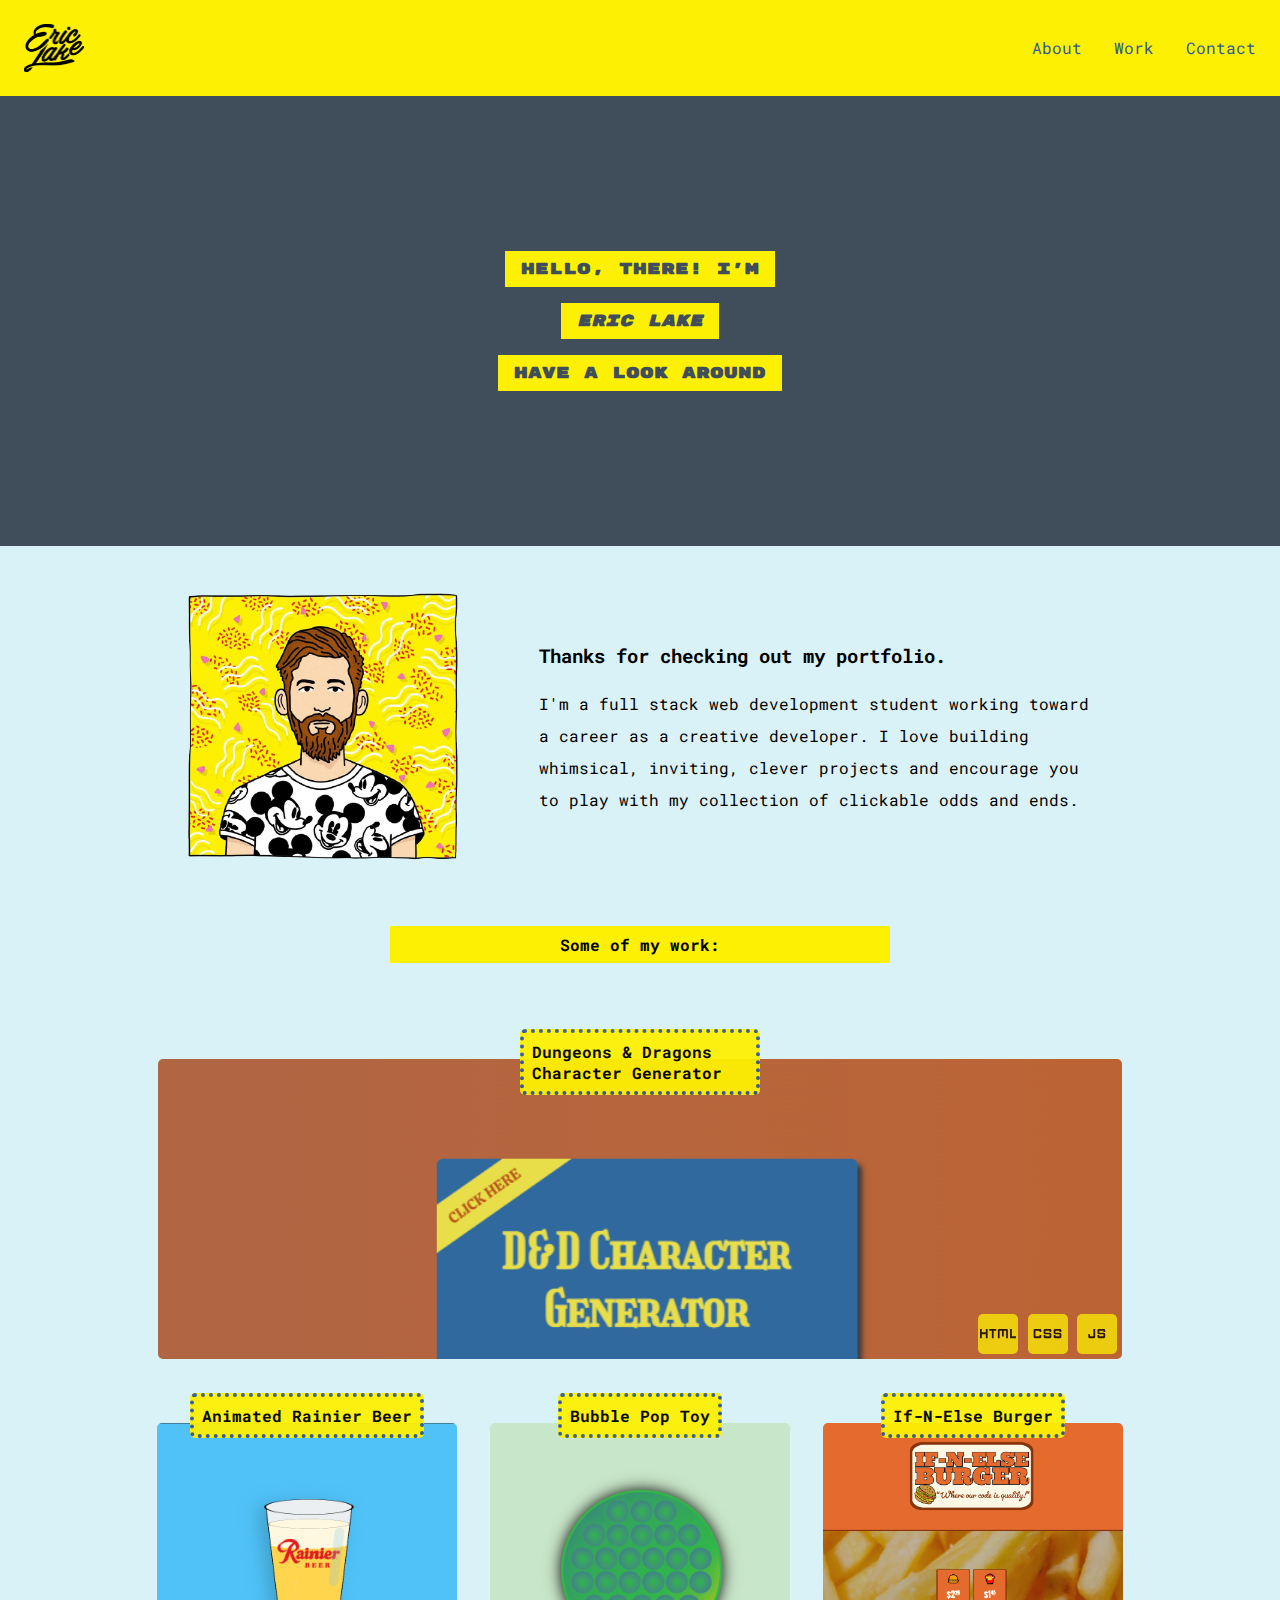
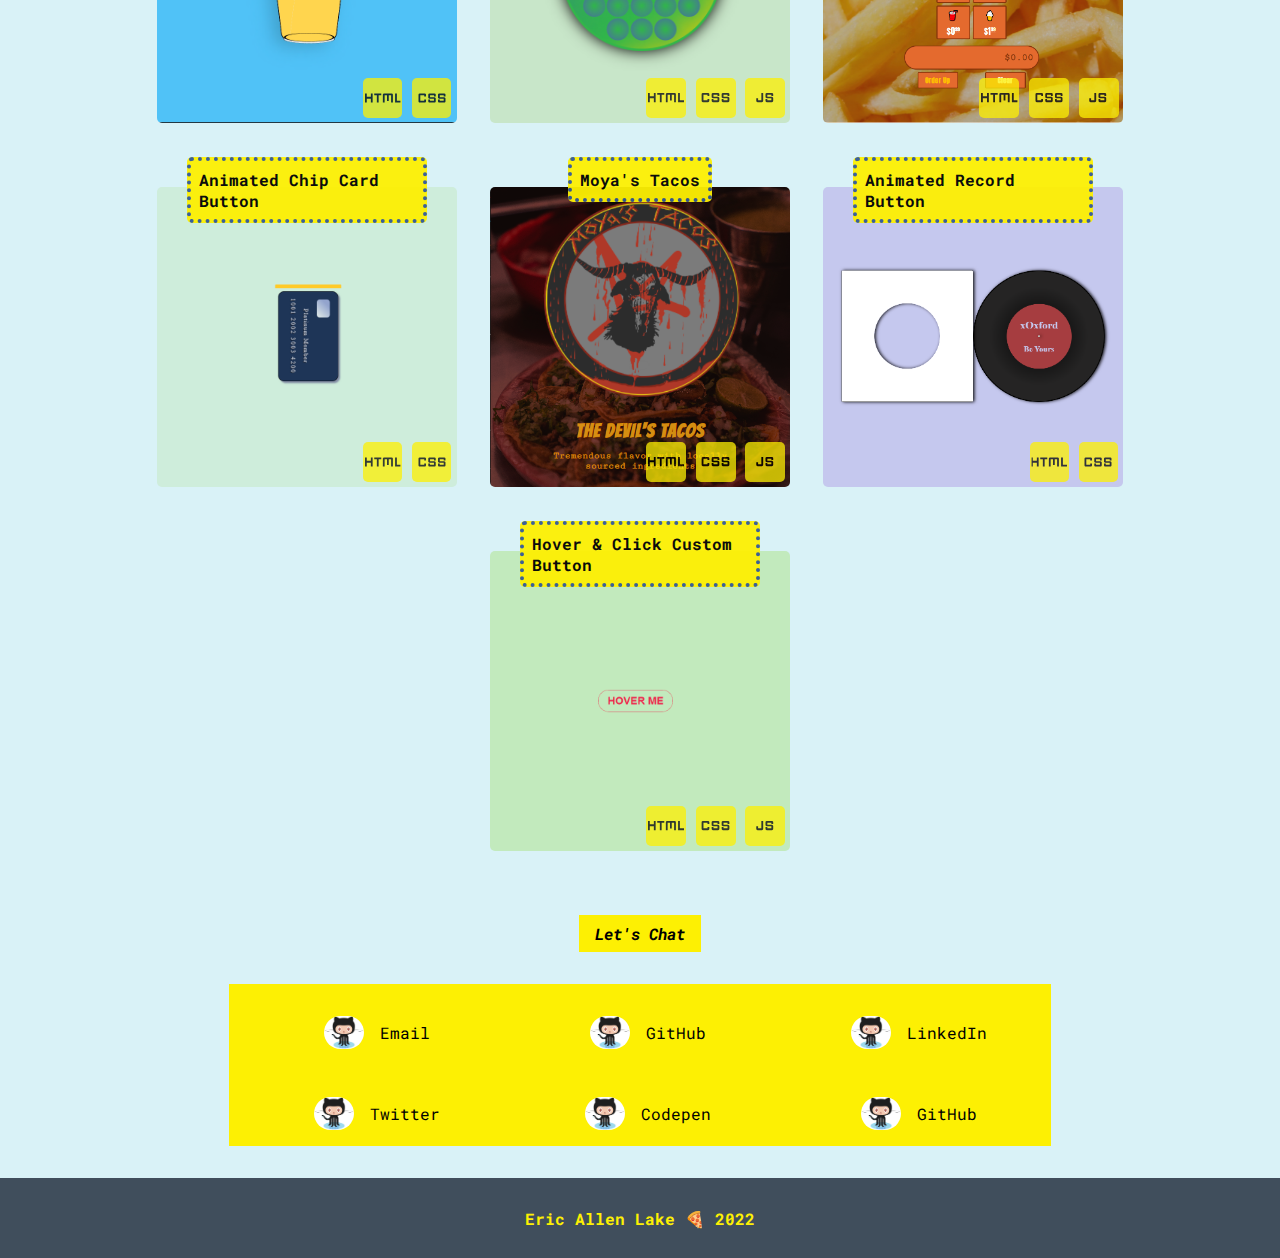
==== challenge-2/index.html @ 953c9e0a "Added content & styling" ====
<!DOCTYPE html>
<html lang="en">
<head>
    <meta charset="UTF-8">
    <meta http-equiv="X-UA-Compatible" content="IE=edge">
    <meta name="viewport" content="width=device-width, initial-scale=1.0">
    <title>Eric Lake | Creative Developer</title>
    <link rel="stylesheet" href="./resources/styles.css">
    <link rel="preconnect" href="https://fonts.googleapis.com">
<link rel="preconnect" href="https://fonts.gstatic.com" crossorigin>
<link href="https://fonts.googleapis.com/css2?family=Calistoga&family=Nova+Mono&family=Rampart+One&family=Roboto+Mono:ital,wght@0,400;1,700&family=Rubik+Mono+One&family=Yuji+Syuku&display=swap" rel="stylesheet">
<link rel="stylesheet" href="https://fluid-design-system.netlify.app/generate/320/16/minor-third/1920/20/perfect-fourth"/>
</head>
<body>
    <header>
        <nav>
            <img src="./resources/logo_1_transparent.png" alt="eric lake logo">
            <ul>
                <li><a href="#about">About</a></li>
                <li><a href="#work">Work</a></li>
                <li><a href="#contact">Contact</a></li>
            </ul>
        </nav>
    </header>
    <main>
        <div class="hero">
            <h2>Hello, there! I'm</h2>
            <h1>Eric Lake</h1>
            <h2>Have a look around</h2>
        </div>
        <section>
            <img class="bioImg" src="./resources/FB_IMG_1647814895098-removebg-preview.png" alt="">
            <div class="bio">
                <h3>Thanks for checking out my portfolio.</h3>
                <p>I'm a full stack web development student working toward a career as a creative developer. I love building whimsical, inviting, clever projects and encourage you to play with my collection of clickable odds and ends.</p>
            </div>
        </section>
        <h2 class="mid">Some of my work:</h2>
        <section class="projects">
            
            <div class="card" id="dnd">
                <h4>Dungeons & Dragons Character Generator</h4>
                <div class="languages">
                    <img src="./resources/html_FILL0_wght400_GRAD0_opsz48.svg">
                    <img src="./resources/css_FILL0_wght400_GRAD0_opsz48.svg" alt="">
                    <img src="./resources/javascript_FILL0_wght400_GRAD0_opsz48.svg" alt="">
                </div>
            </div>
            <div class="card" id="beer">
                <h4>Animated Rainier Beer</h4>
                <div class="languages">
                    <img src="./resources/html_FILL0_wght400_GRAD0_opsz48.svg">
                    <img src="./resources/css_FILL0_wght400_GRAD0_opsz48.svg" alt="">
                </div>
            </div>
            <div class="card" id="popper">
                <h4>Bubble Pop Toy</h4>
                <div class="languages">
                    <img src="./resources/html_FILL0_wght400_GRAD0_opsz48.svg">
                    <img src="./resources/css_FILL0_wght400_GRAD0_opsz48.svg" alt="">
                    <img src="./resources/javascript_FILL0_wght400_GRAD0_opsz48.svg" alt="">
                </div>
            </div>
            <div class="card" id="burger">
                <h4>If-N-Else Burger</h4>
                <div class="languages">
                    <img src="./resources/html_FILL0_wght400_GRAD0_opsz48.svg">
                    <img src="./resources/css_FILL0_wght400_GRAD0_opsz48.svg" alt="">
                    <img src="./resources/javascript_FILL0_wght400_GRAD0_opsz48.svg" alt="">
                </div>
            </div>
            <div class="card" id="credit">
                <h4>Animated Chip Card Button</h4>
                <div class="languages">
                    <img src="./resources/html_FILL0_wght400_GRAD0_opsz48.svg">
                    <img src="./resources/css_FILL0_wght400_GRAD0_opsz48.svg" alt="">
                </div>
            </div>
            <div class="card" id="tacos">
                <h4>Moya's Tacos</h4>
                <div class="languages">
                    <img src="./resources/html_FILL0_wght400_GRAD0_opsz48.svg">
                    <img src="./resources/css_FILL0_wght400_GRAD0_opsz48.svg" alt="">
                    <img src="./resources/javascript_FILL0_wght400_GRAD0_opsz48.svg" alt="">
                </div>
            </div>
            <div class="card" id="record">
                <h4>Animated Record Button</h4>
                <div class="languages">
                    <img src="./resources/html_FILL0_wght400_GRAD0_opsz48.svg">
                    <img src="./resources/css_FILL0_wght400_GRAD0_opsz48.svg" alt="">
                </div>
            </div>
            <div class="card" id="hover">
                <h4>Hover & Click Custom Button</h4>
                <div class="languages">
                    <img src="./resources/html_FILL0_wght400_GRAD0_opsz48.svg">
                    <img src="./resources/css_FILL0_wght400_GRAD0_opsz48.svg" alt="">
                    <img src="./resources/javascript_FILL0_wght400_GRAD0_opsz48.svg" alt="">
                </div>
            </div>
        </section>
        <section class="contact">
            <h1>Let's Chat</h1>
            <div class="links">
                <ul>
                    <li><img src="./resources/Octocat.jpg" alt=""> Email</li>
                    <li><img src="./resources/Octocat.jpg" alt=""> GitHub</li>
                    <li><img src="./resources/Octocat.jpg" alt=""> LinkedIn</li>
                    <li><img src="./resources/Octocat.jpg" alt=""> Twitter</li>
                    <li><img src="./resources/Octocat.jpg" alt=""> Codepen</li>
                    <li><img src="./resources/Octocat.jpg" alt=""> GitHub</li>
                </ul>
            </div>
        </section>
    </main>
    <footer>
        <h4>Eric Allen Lake 🍕 2022</h4>
    </footer>
</body>
</html>
---- challenge-2/resources/styles.css ----
:root {
    --calistoga: 'Calistoga', cursive;
    --nova-mono: 'Roboto Mono', monospace;
    --rampart-one: 'Rampart One', cursive;
    --rubik-mono: 'Rubik Mono One', sans-serif;
    --yuji-syuku: 'Yuji Syuku', serif;

    --star-command: #D9F2F7 ;
    --space-cadet: #F25F5C;
    --laser-lemon: #FDF003;
    --gainsboro: #345995;
    --fuzzy-wuzzy: #D66100;
}

* {
    margin: 0;
    padding: 0;
    box-sizing: border-box;
}

body{
    font-family: var(--nova-mono);
    background-color: var(--star-command);
}

header {
    background-color: #FDF003;
}

nav {
    display: flex;
    justify-content: space-between;
    align-items: center;
    padding: 0.5rem;
}

nav img {
    max-width: 60px;
}

nav ul {
    display: flex;
    list-style: none;
}

nav li {
    margin: 1rem;
}

nav a {
    text-decoration: none;
    color: var(--gainsboro);
}

.hero {
    height: 50vh;
    display: flex;
    flex-direction: column;
    justify-content: center;
    align-items: center;
    font-family: var(--rubik-mono);
    background-color: #404E5C;
    color: #404E5C ;
    text-align: center;
}

h1 {

    font-size: var(--step-5);
    text-align: center;
    background-color: #FDF003;
    padding: 0.5rem 1rem;
    font-style: italic;
}

h2 {
    font-size: var(--step-1);
    text-align: center;
    background-color:#FDF003;
    padding: 0.5rem 1rem;
    margin: 1rem;
}

section {
    width: 95%;
    margin: 1rem auto;
    display: flex;
    justify-content: space-around;
    align-items: center;
    flex-wrap: wrap;
    text-align: center;
    max-width: 1000px;
}

img {
    max-width: 300px;
    margin: 1rem;
}

.bioImg {
    margin: 1rem;
}

section h3, p {
    margin: 1rem;
    line-height: 2rem;
}

@media only screen and (min-width: 865px) {
    .bio {
        width:60%;
    }

    section img {
        width: 40%;
    }

    section {
        text-align: left;
    }
    
}

@media only screen and (max-width: 698px) {
    #dnd {
        max-width: 300px;
    }
}



.languages {
    max-width: 300px;
    display: flex;

}

.mid {
    max-width: 500px;
    margin: 2rem auto;
    width: 50%;
}

#dnd {
    background-image: url(./character-gen-shot.png);
    width: calc(900px + 64px);
}

#beer {
    background-image: url(./beer-shot.png);
}

#popper {
    background-image: url(./popper-toy-shot.png);
}

#burger {
    background-image: url(./emoji-menu-shot.png);
}

#credit {
    background-image: url(./card-swiper-shot.png);
}

#tacos {
    background-image: url(./moyas-shot.png);
}

#record {
    background-image: url(./record-button-shot.png);
}

#hover {
    background-image: url(./hover-click-shot.png);
}

.projects {
    margin-top: 5rem;
}

.card{
    width: 300px;
    height: 300px;
    margin: 1rem;
    background-color: black;
    display: flex;
    flex-direction: column;
    justify-content: space-between;
    align-items:flex-end;
    margin-bottom: 3rem;
    border-radius: 5px;
    background-size: cover;
}

.card img{
    max-width: 40px;
    background-color: #FDF003;
    opacity: 0.75;
    padding: 0.1rem;
    border-radius: 5px;
    margin: 0.3rem;
}

.card h4 {
    background-color: #FDF003;
    opacity: 0.95;
    border: 4px dotted var(--gainsboro);
    margin-top: -20px;
    max-width: 80%;
    margin: -30px auto;
    padding: 0.5rem;
    border-radius: 5px;
    max-width: 240px;
}

.contact {
    flex-direction: column;
}

.links ul {
    margin-top: 2rem;
    list-style: none;
    display: flex;
    justify-content: center;
    align-items: center;
    flex-wrap: wrap;
    max-width: 1000px;
    background-color: var(--laser-lemon);
    margin-bottom: 1rem ;
}

.links li {
    display: flex;
    justify-content: center;
    align-items: center;
    width: 33%;
    margin-top: 1rem;
}

.links img {
    width: 40px;
    border-radius: 999px;
}

footer {
    display: flex;
    justify-content: center;
    align-items: center;
    text-align: center;
    height: 5rem;
    background-color: #404E5C;;
}

footer h4 {
    color: #FDF003;
}
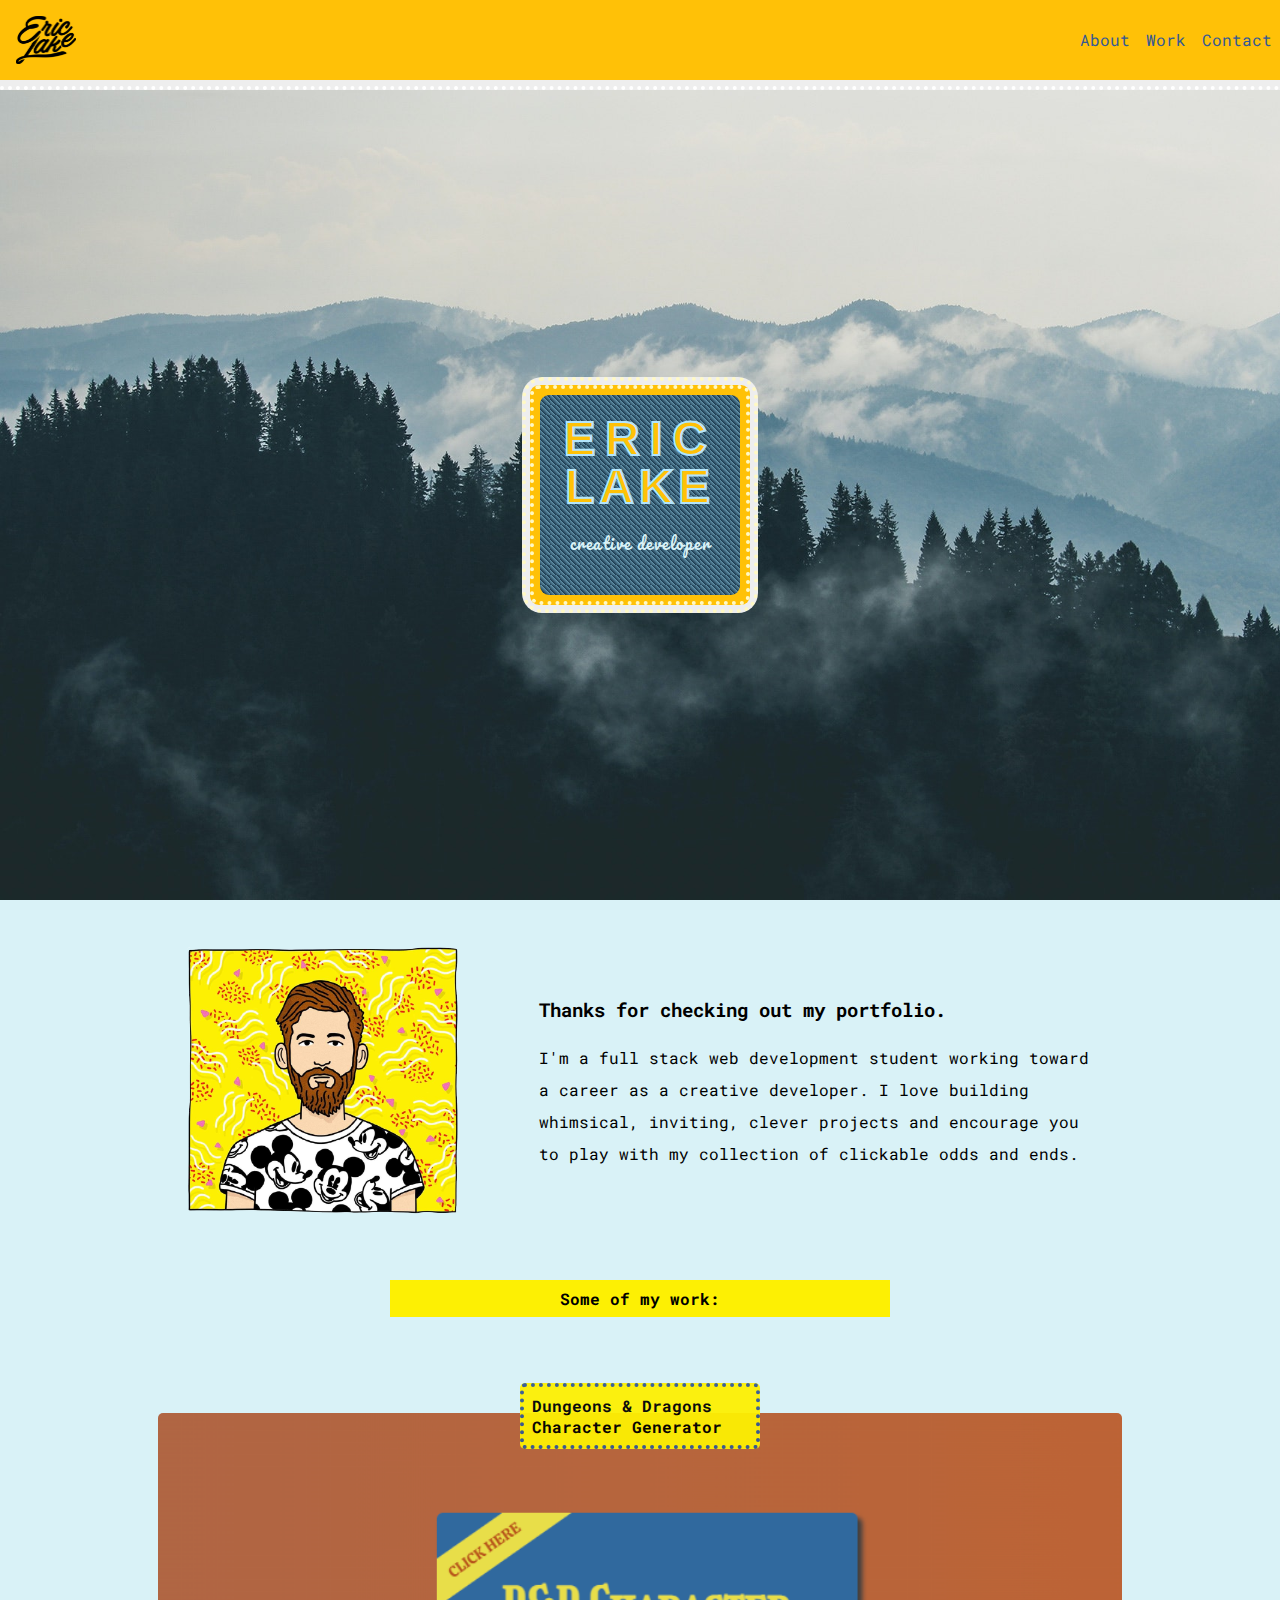
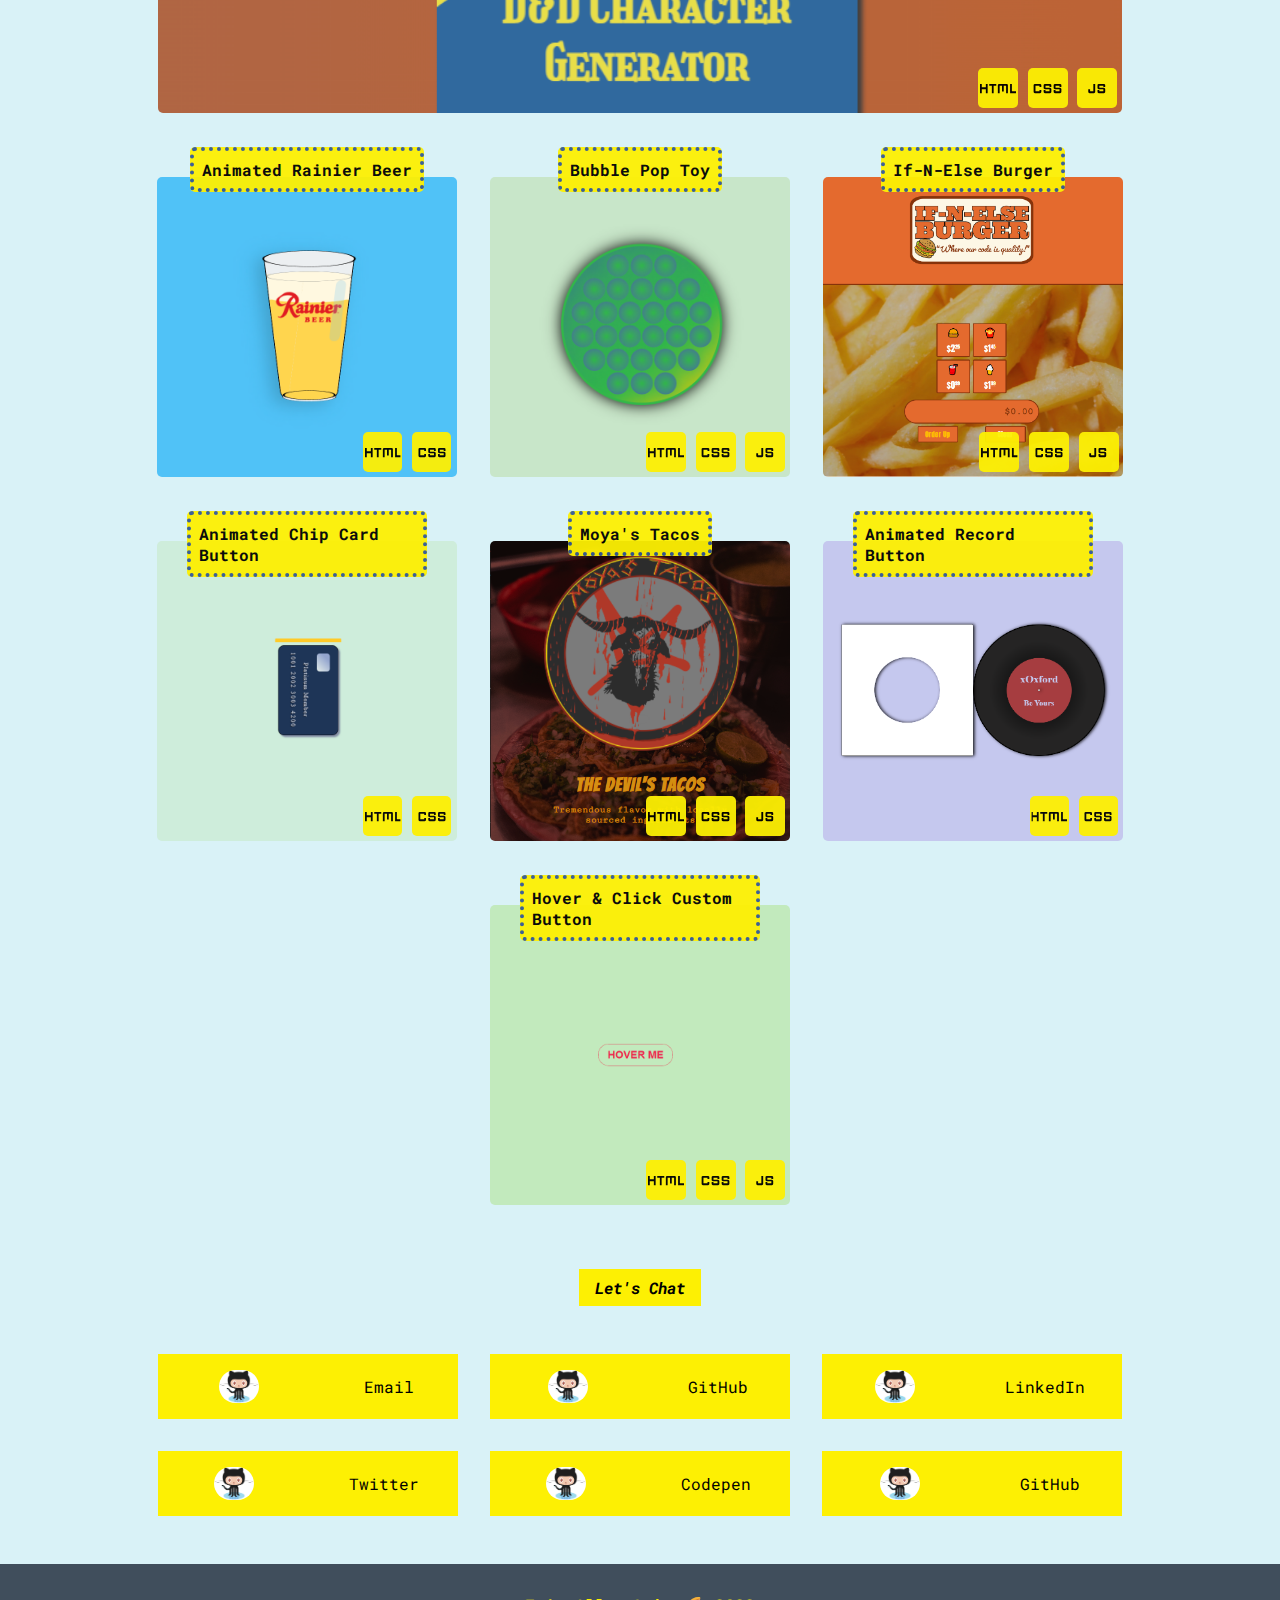
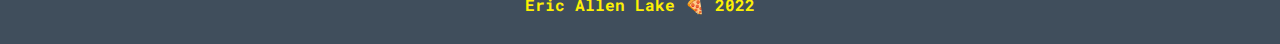
==== commit 142ed74c: "hero styling" ====
--- a/challenge-2/index.html
+++ b/challenge-2/index.html
@@ -6,6 +6,9 @@
     <meta name="viewport" content="width=device-width, initial-scale=1.0">
     <title>Eric Lake | Creative Developer</title>
     <link rel="stylesheet" href="./resources/styles.css">
+    <link rel="preconnect" href="https://fonts.googleapis.com">
+<link rel="preconnect" href="https://fonts.gstatic.com" crossorigin>
+<link href="https://fonts.googleapis.com/css2?family=Pacifico&family=Space+Mono&display=swap" rel="stylesheet">
     <link rel="preconnect" href="https://fonts.googleapis.com">
 <link rel="preconnect" href="https://fonts.gstatic.com" crossorigin>
 <link href="https://fonts.googleapis.com/css2?family=Calistoga&family=Nova+Mono&family=Rampart+One&family=Roboto+Mono:ital,wght@0,400;1,700&family=Rubik+Mono+One&family=Yuji+Syuku&display=swap" rel="stylesheet">
@@ -24,9 +27,15 @@
     </header>
     <main>
         <div class="hero">
-            <h2>Hello, there! I'm</h2>
-            <h1>Eric Lake</h1>
-            <h2>Have a look around</h2>
+            <div class="patch">
+                <div class="background">
+                    <div class="foreground">
+                        <h3 id='eric'>ERIC</h3>
+                        <h3>LAKE</h3>
+                        <p>creative developer</p>
+                    </div>
+                </div>
+            </div>
         </div>
         <section>
             <img class="bioImg" src="./resources/FB_IMG_1647814895098-removebg-preview.png" alt="">
--- a/challenge-2/resources/styles.css
+++ b/challenge-2/resources/styles.css
@@ -7,7 +7,7 @@
 
     --star-command: #D9F2F7 ;
     --space-cadet: #F25F5C;
-    --laser-lemon: #FDF003;
+    --laser-lemon: #FFC107;
     --gainsboro: #345995;
     --fuzzy-wuzzy: #D66100;
 }
@@ -24,14 +24,22 @@
 }
 
 header {
-    background-color: #FDF003;
+    background-color: ;
+    background-color: #EEEEEE;
+    display: flex;
+    justify-content: space-between;
+    border-bottom: 4px dotted white;
 }
 
 nav {
     display: flex;
+    width: 100%;
     justify-content: space-between;
     align-items: center;
-    padding: 0.5rem;
+    color: #29B6F6;
+    background-color: #FFC107;
+    margin-bottom: 0.4rem;
+    /* padding: 0.5rem; */
 }
 
 nav img {
@@ -44,7 +52,7 @@
 }
 
 nav li {
-    margin: 1rem;
+    margin: 0.5rem;
 }
 
 nav a {
@@ -53,15 +61,18 @@
 }
 
 .hero {
-    height: 50vh;
+    height: 90vh;
     display: flex;
     flex-direction: column;
     justify-content: center;
     align-items: center;
     font-family: var(--rubik-mono);
-    background-color: #404E5C;
+    background-color: #90CAF9;
     color: #404E5C ;
     text-align: center;
+    background-image: url(./pexels-creative-vix-9754.jpg);
+    background-size: cover;
+    background-attachment: fixed;
 }
 
 h1 {
@@ -125,8 +136,17 @@
     #dnd {
         max-width: 300px;
     }
-}
-
+
+    .links {
+        width: 90%;
+    }
+
+    .links ul {
+        flex-direction: column;
+        width: 100%;
+    }
+    
+}
 
 
 .languages {
@@ -195,7 +215,7 @@
 .card img{
     max-width: 40px;
     background-color: #FDF003;
-    opacity: 0.75;
+    opacity: 0.95;
     padding: 0.1rem;
     border-radius: 5px;
     margin: 0.3rem;
@@ -225,16 +245,18 @@
     align-items: center;
     flex-wrap: wrap;
     max-width: 1000px;
-    background-color: var(--laser-lemon);
+    /* background-color: var(--laser-lemon); */
     margin-bottom: 1rem ;
 }
 
 .links li {
     display: flex;
-    justify-content: center;
-    align-items: center;
-    width: 33%;
-    margin-top: 1rem;
+    justify-content: space-around;
+    align-items: center;
+    width: 30%;
+    min-width: 205px;
+    margin: 1rem;
+    background-color: #FDF003;
 }
 
 .links img {
@@ -253,4 +275,58 @@
 
 footer h4 {
     color: #FDF003;
-}+}
+
+
+.foreground{
+    width: 200px;
+    height: 200px;
+    background-color:#15668b;
+    display: flex;
+    flex-direction: column;
+    justify-content: center;
+    align-items: center;
+    font-family: sans-serif;
+    border-radius: 9px;
+    margin: 0.4rem;
+    opacity: 1;
+    background-size:10px 10px;
+    background-image: repeating-linear-gradient(45deg, #1a384d 0, #6495ac 4px, #B2CAE9 0, #29B6F6 5%);
+}
+
+.foreground h3 {
+    color: #FFC107 ;
+    font-size: 3rem;
+    -webkit-text-stroke: 2px #B3E5FC ;
+    letter-spacing: 0.3rem;
+    line-height: 3rem;
+}
+
+.foreground p{
+    font-family: 'Pacifico', cursive;
+    letter-spacing: 0.09rem;
+    color: #D9F2F7;
+}
+
+.background {
+    display: flex;
+    align-items: center;
+    justify-content: center;
+    background-color: #FFC107;
+    border-radius: 9px;
+    border: 4px dotted #FFF9C4;
+    margin: 0.2rem;
+}
+
+#eric {
+    letter-spacing: 0.60rem;
+}
+
+
+.patch {
+    background-color: #EEEEEE;
+    display: flex;
+    border-radius: 20px;
+    border: 4px dotted #FFF9C4;
+    margin: 1rem;
+}
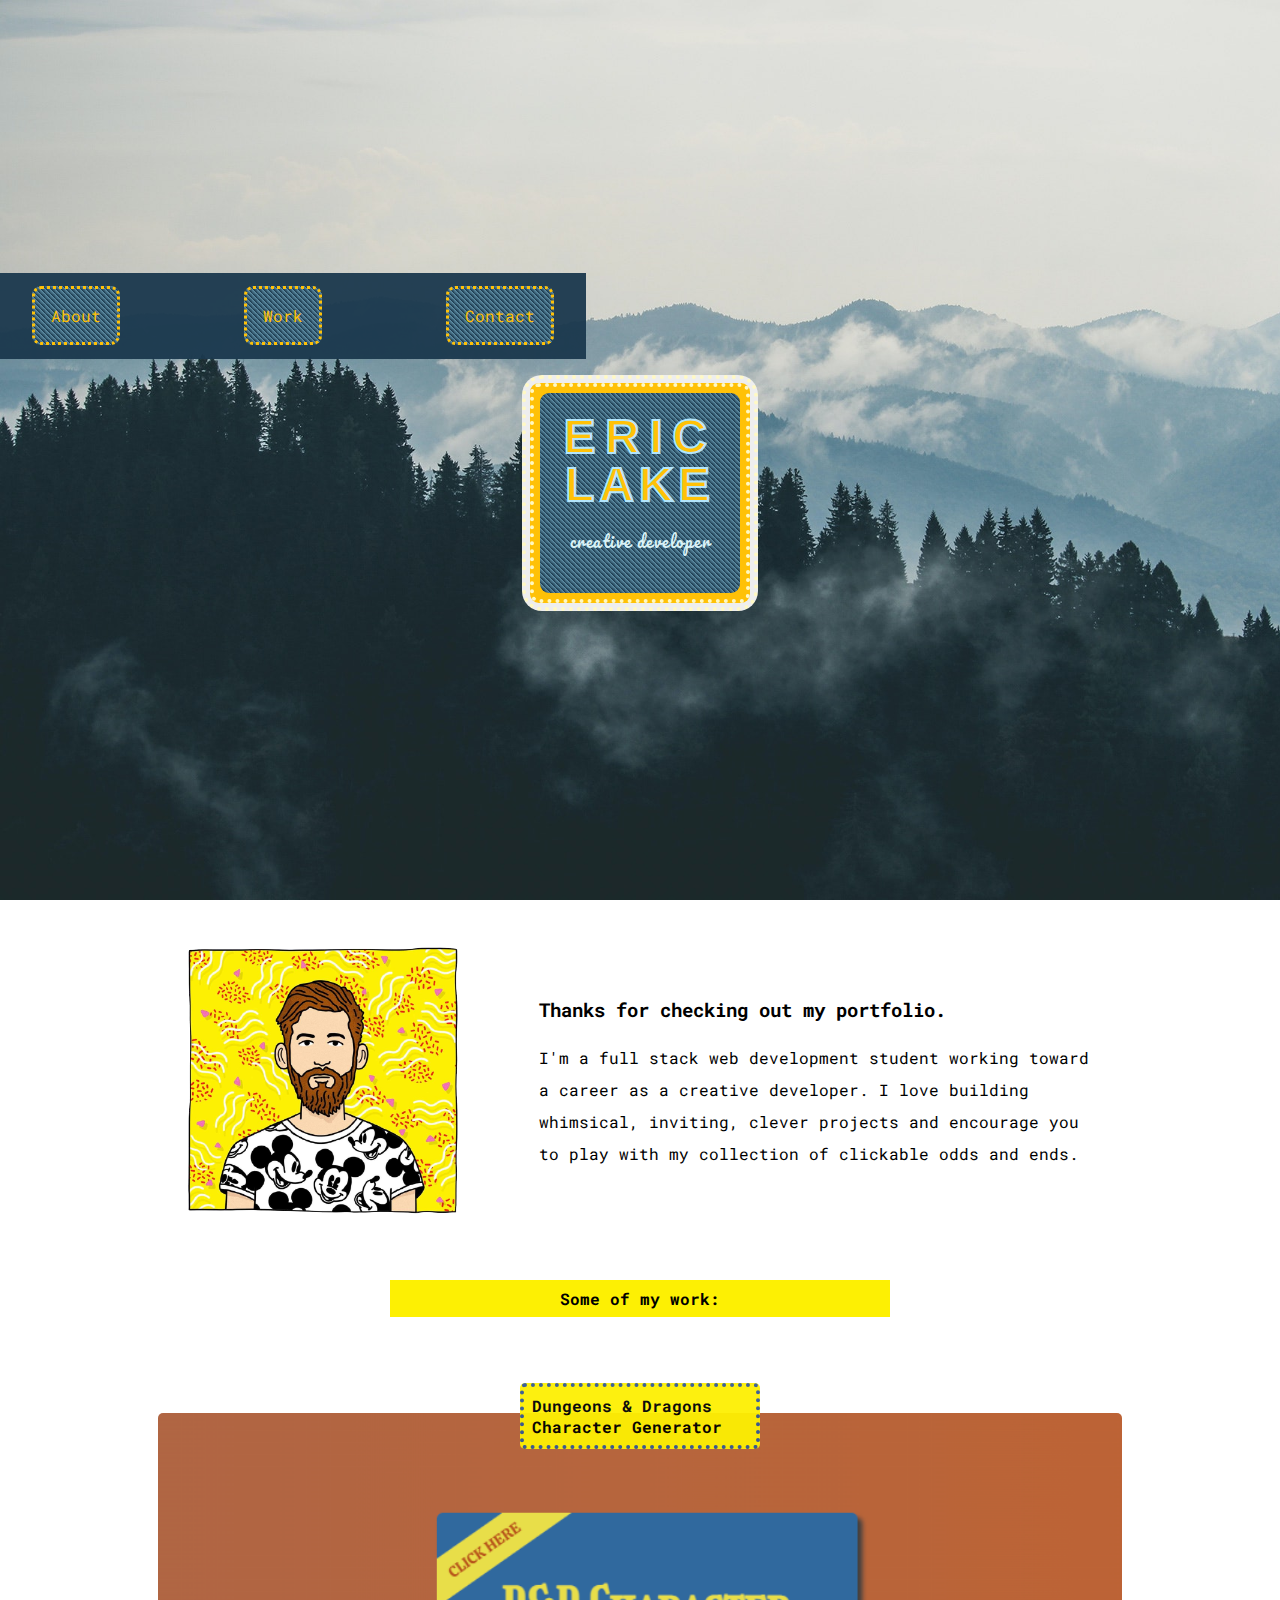
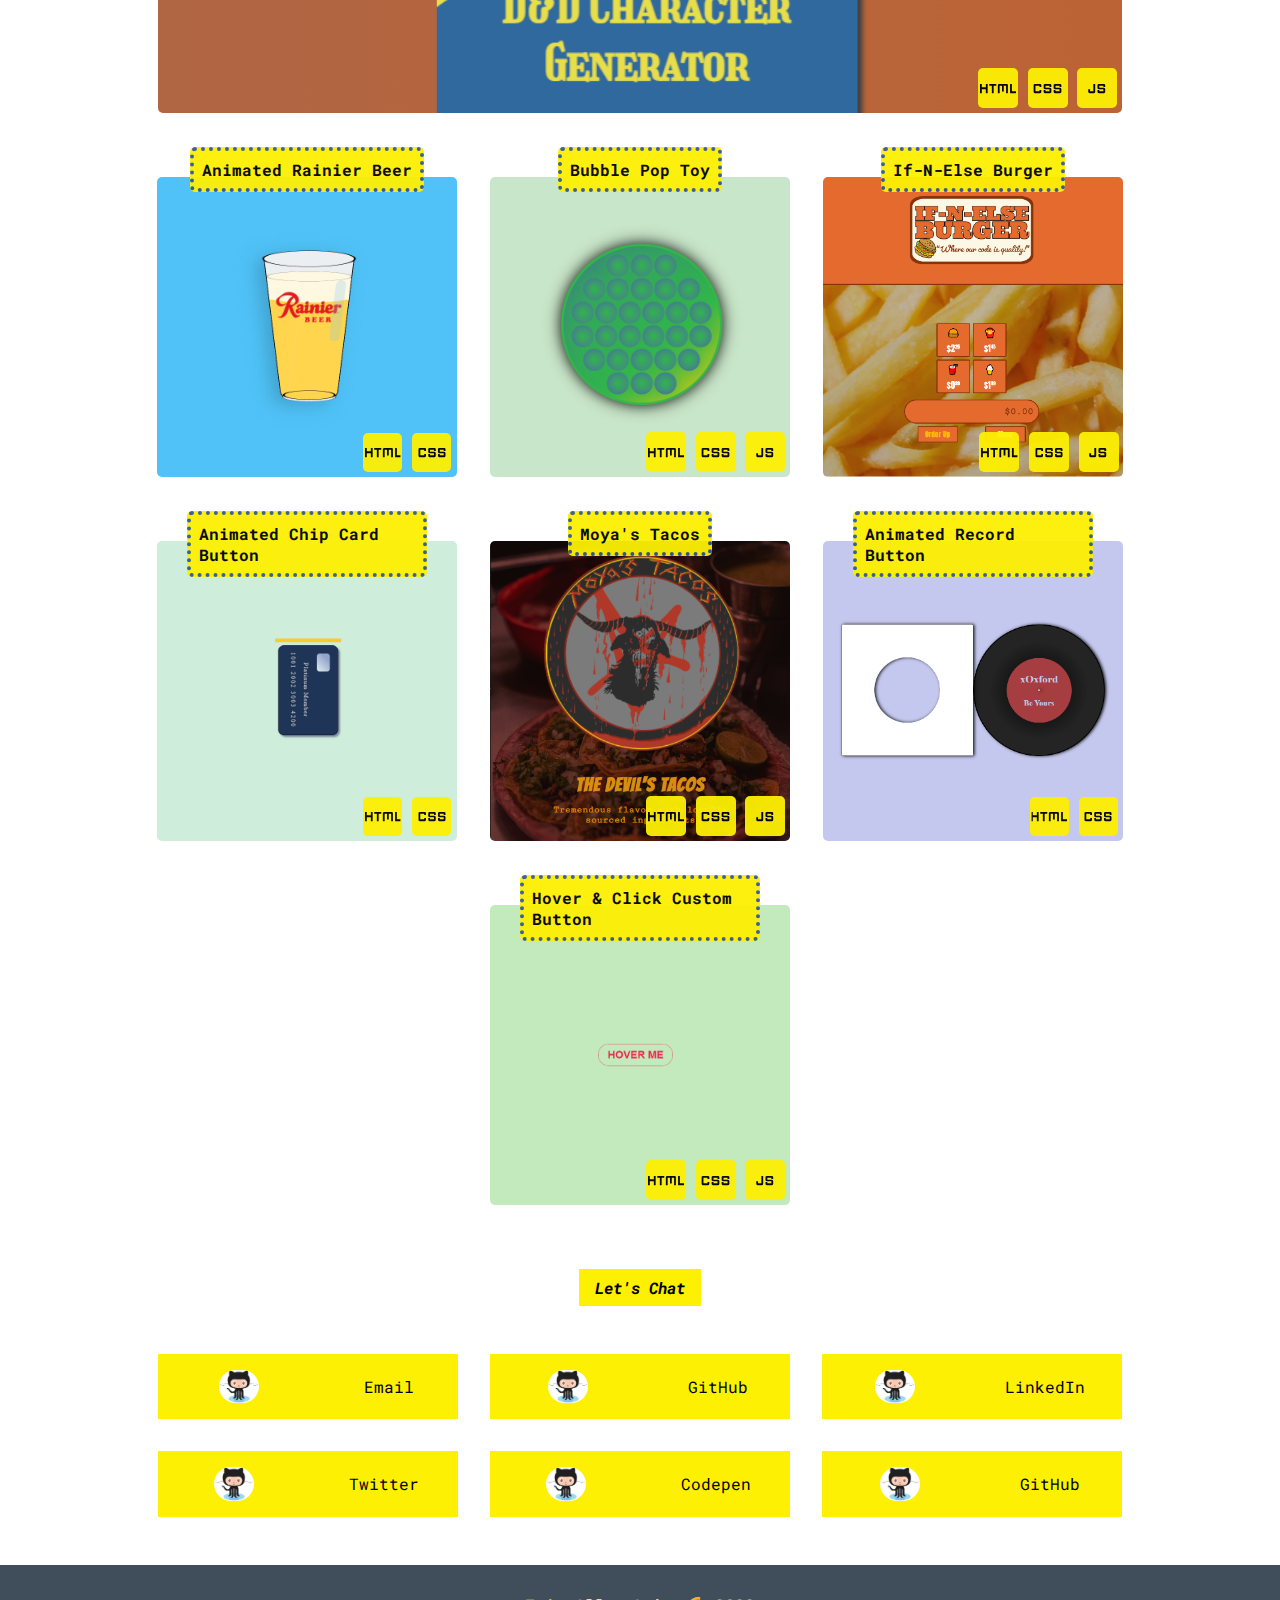
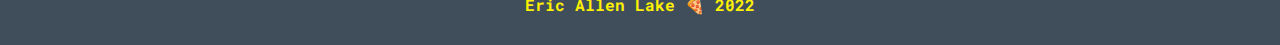
==== commit 16e0cd27: "Hamburger Nav" ====
--- a/challenge-2/index.html
+++ b/challenge-2/index.html
@@ -16,17 +16,34 @@
 </head>
 <body>
     <header>
-        <nav>
-            <img src="./resources/logo_1_transparent.png" alt="eric lake logo">
-            <ul>
-                <li><a href="#about">About</a></li>
-                <li><a href="#work">Work</a></li>
-                <li><a href="#contact">Contact</a></li>
+        <!-- <nav>
+            <img src="./resources/logo_1_transparent.png" class="nav-branding" alt="eric lake logo">
+            <ul class="nav-menu">
+                <li class="nav-item"><a href="#about" class="nav-link">About</a></li>
+                <li class="nav-item"><a href="#work" class="nav-link">Work</a></li>
+                <li class="nav-item"><a href="#contact" class="nav-link">Contact</a></li>
             </ul>
-        </nav>
+            <div class="hamburger">
+                <span class="bar"></span>
+                <span class="bar"></span>
+                <span class="bar"></span>
+            </div>
+        </nav> -->
     </header>
     <main>
         <div class="hero">
+            <nav>
+                <ul class="nav-menu">
+                    <li class="nav-item"><a href="#about" class="nav-link">About</a></li>
+                    <li class="nav-item"><a href="#work" class="nav-link">Work</a></li>
+                    <li class="nav-item"><a href="#contact" class="nav-link">Contact</a></li>
+                </ul>
+                <div class="hamburger">
+                    <span class="bar"></span>
+                    <span class="bar"></span>
+                    <span class="bar"></span>
+                </div>
+            </nav>
             <div class="patch">
                 <div class="background">
                     <div class="foreground">
@@ -126,5 +143,6 @@
     <footer>
         <h4>Eric Allen Lake 🍕 2022</h4>
     </footer>
+    <script src="./resources/script.js"></script>
 </body>
 </html>--- a/challenge-2/resources/styles.css
+++ b/challenge-2/resources/styles.css
@@ -20,48 +20,128 @@
 
 body{
     font-family: var(--nova-mono);
-    background-color: var(--star-command);
+    /* background-color: var(--star-command); */
 }
 
 header {
-    background-color: ;
-    background-color: #EEEEEE;
-    display: flex;
-    justify-content: space-between;
-    border-bottom: 4px dotted white;
+    /* background-color: #EEEEEE; */
+    /* display: flex;
+    justify-content: space-between; */
+    /* border-bottom: 4px dotted white; */
 }
 
 nav {
+    /* min-height: 70px; */
     display: flex;
     width: 100%;
     justify-content: space-between;
     align-items: center;
-    color: #29B6F6;
+    /* color: #29B6F6; */
+    /* background-color: #FFC107; */
+    /* margin-bottom: 0.4rem; */
+}
+
+
+nav ul {
+    display: flex;
+    justify-content: space-between;
+    align-items: center;
+    gap: 60px;
+    list-style: none;
+    background-color: rgba(26, 56, 77, 0.95);
+}
+
+nav li {
+    margin: 2rem;
+}
+
+nav a {
+    font-family: var(--nova-mono);
+    text-decoration: none;
+    color: #FFC107;
+    transition: 0.7s ease;
+    background-size:5px 5px;
+    background-image: repeating-linear-gradient(45deg, #1a384d 0, #6495ac 4px, #B2CAE9 0, #29B6F6 5%);
+    padding: 1rem;
+    border: 3px dotted ;
+    border-radius: 9px;
+}
+
+nav a:hover {
+    color: black;
+}
+
+.hamburger {
+    display: none;
+    cursor: pointer;
+    
+}
+
+@media (max-width: 768px) {
+    .hamburger {
+        display: block;
+        position: fixed;
+        top: 1.5rem;
+        right: 1.5rem;
+        z-index: 6;
+        background-size:5px 5px;
+        background-image: repeating-linear-gradient(45deg, #1a384d 0, #6495ac 4px, #B2CAE9 0, #29B6F6 5%);
+        padding: 0.5rem;
+        border-radius: 9px;
+        border: 2px dotted #FFC107;
+        opacity: 0.9;
+    }
+
+    .hamburger.active .bar:nth-child(2){
+        opacity: 0;
+    }
+    .hamburger.active .bar:nth-child(1){
+        transform: translateY(8px) rotate(45deg)
+    }
+    .hamburger.active .bar:nth-child(3){
+        transform: translateY(-8px) rotate(-45deg)
+    }
+
+    .nav-menu{
+        position:fixed;
+        height: calc(100vh + 5px);
+        /* left: -105%; */
+        top: calc(-100vh - 5px);;
+        gap: 0;
+        flex-direction: column;
+        justify-content: center;
+        width: 100%;
+        text-align: center;
+        transition: 0.5s;
+        border-bottom: 5px solid #FFC107;
+        z-index: 5;
+        /* border-right: 5px solid #FFC107; */
+    }
+
+    .nav-items {
+        /* margin: 16px 0; */
+    }
+
+    .nav-menu.active{
+        left: 0;
+        top: 0;
+    }
+    
+}
+
+.bar {
+    display: block;
+    width: 25px;
+    height: 3px;
+    margin: 5px auto;
+    -webkit-transition: all 0.3s ease-in-out;
+    transition: all 0.3s ease-in-out;
     background-color: #FFC107;
-    margin-bottom: 0.4rem;
-    /* padding: 0.5rem; */
-}
-
-nav img {
-    max-width: 60px;
-}
-
-nav ul {
-    display: flex;
-    list-style: none;
-}
-
-nav li {
-    margin: 0.5rem;
-}
-
-nav a {
-    text-decoration: none;
-    color: var(--gainsboro);
+    border: 1px dotted #345995;
 }
 
 .hero {
-    height: 90vh;
+    height: 100vh;
     display: flex;
     flex-direction: column;
     justify-content: center;
@@ -73,6 +153,8 @@
     background-image: url(./pexels-creative-vix-9754.jpg);
     background-size: cover;
     background-attachment: fixed;
+    transition: 0s linear;
+    transition-property: background-position;
 }
 
 h1 {
@@ -290,7 +372,7 @@
     border-radius: 9px;
     margin: 0.4rem;
     opacity: 1;
-    background-size:10px 10px;
+    background-size:5px 5px;
     background-image: repeating-linear-gradient(45deg, #1a384d 0, #6495ac 4px, #B2CAE9 0, #29B6F6 5%);
 }
 
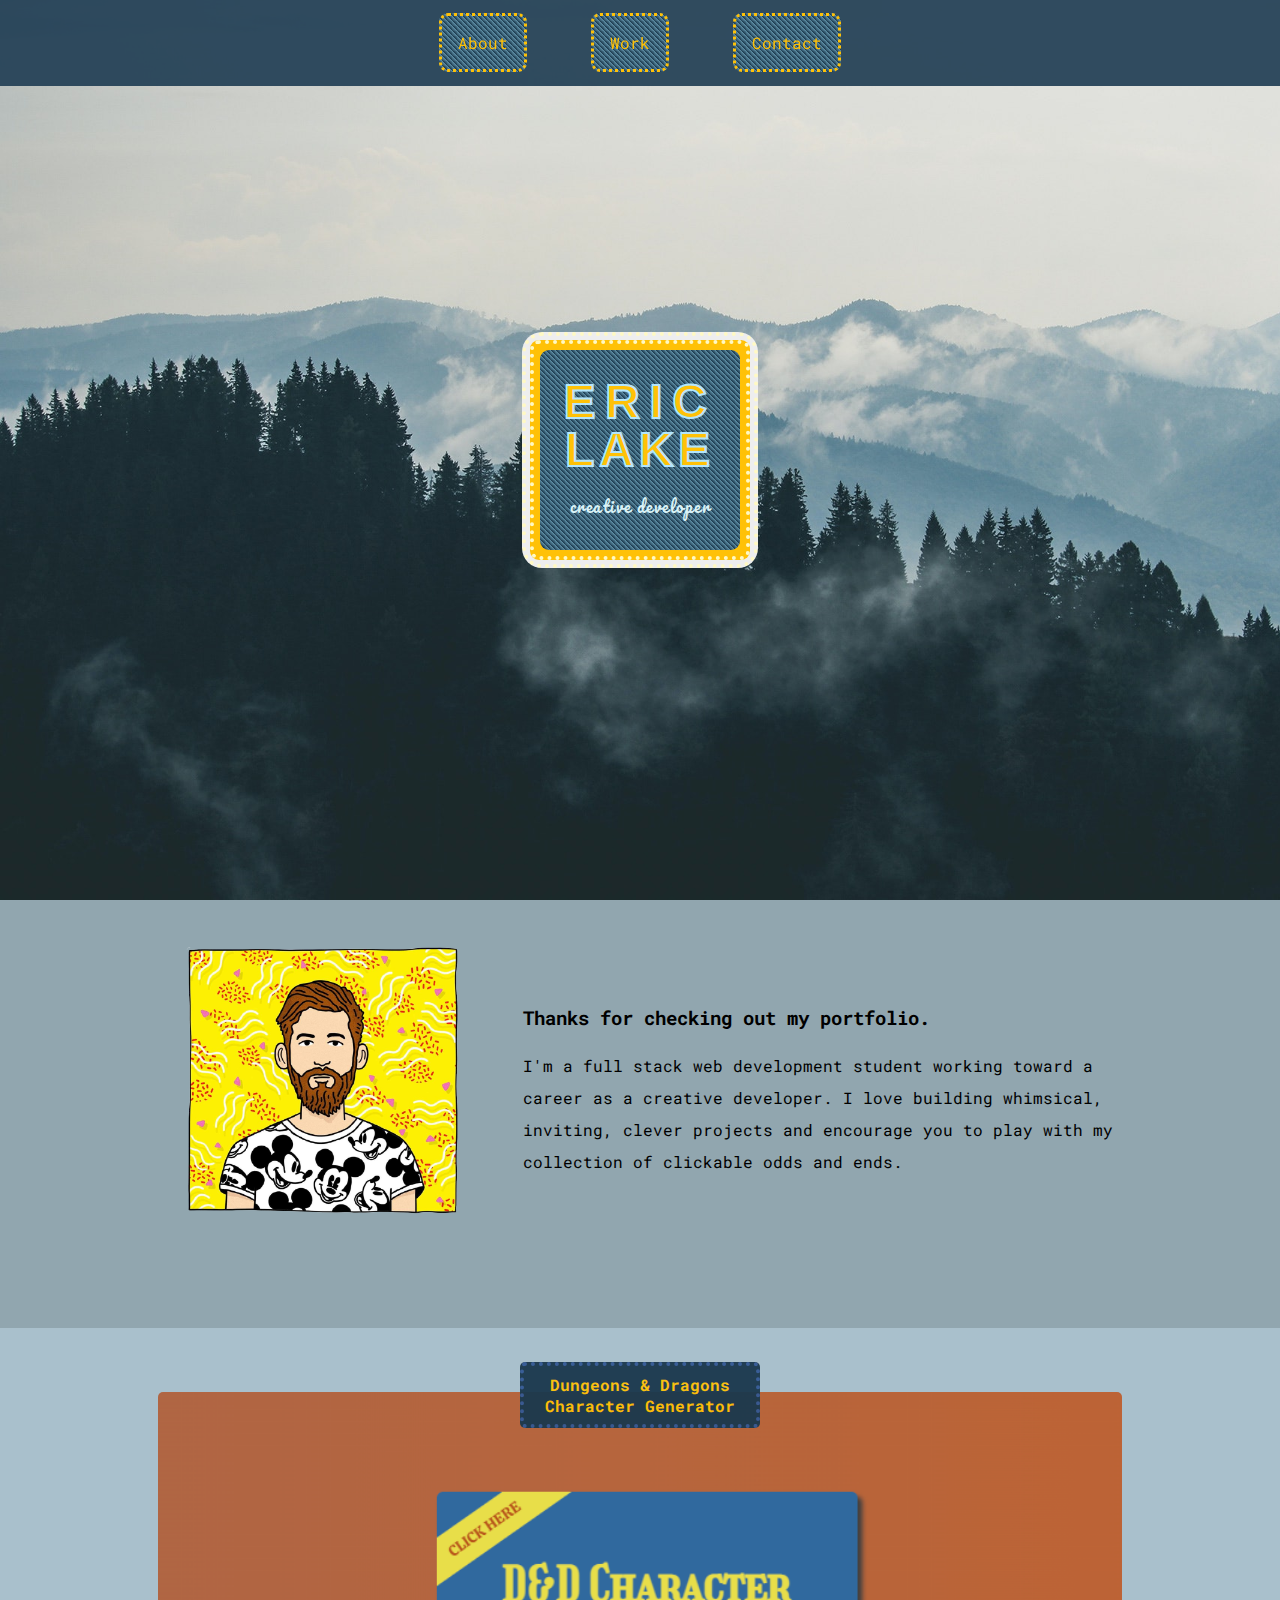
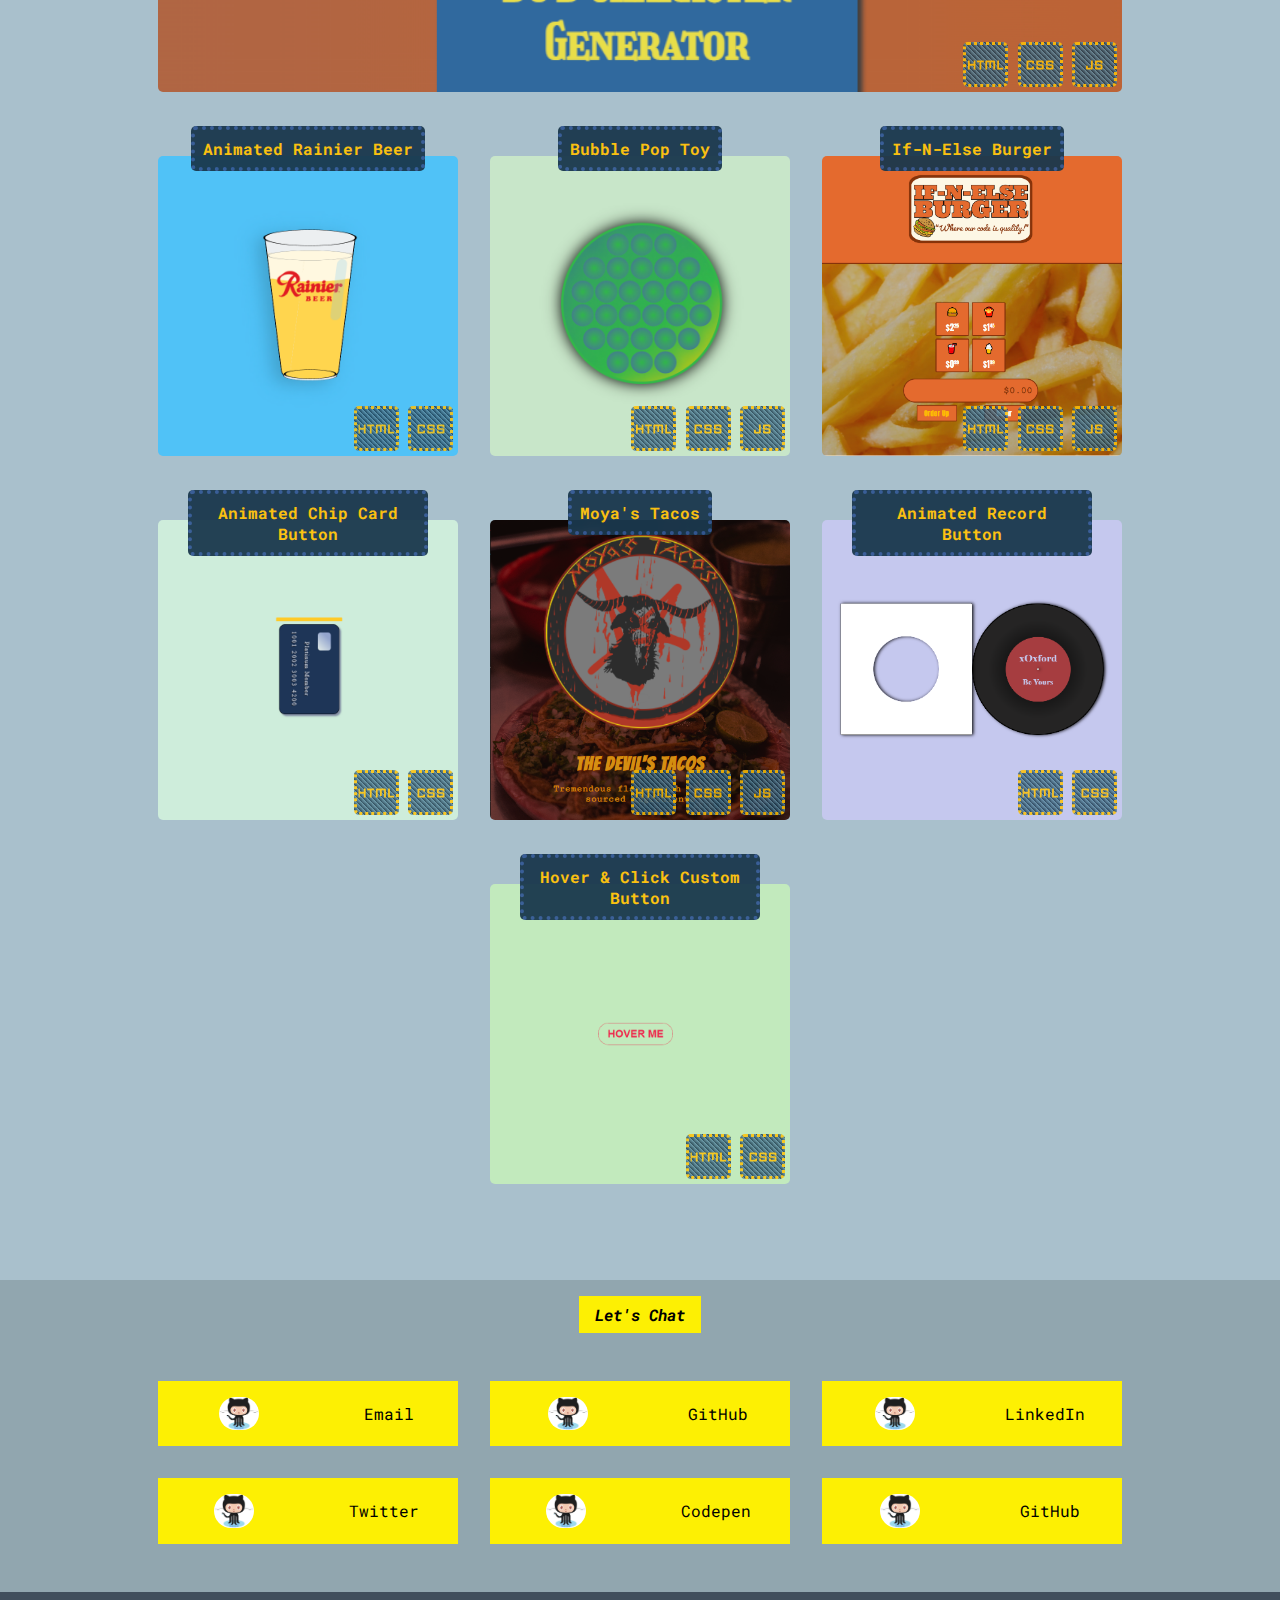
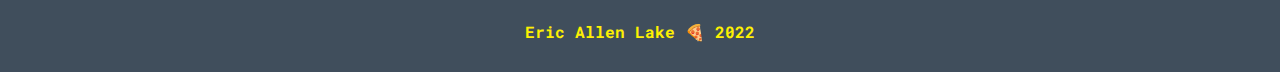
==== commit 46a94e20: "desktop nav styling" ====
--- a/challenge-2/index.html
+++ b/challenge-2/index.html
@@ -61,71 +61,72 @@
                 <p>I'm a full stack web development student working toward a career as a creative developer. I love building whimsical, inviting, clever projects and encourage you to play with my collection of clickable odds and ends.</p>
             </div>
         </section>
-        <h2 class="mid">Some of my work:</h2>
-        <section class="projects">
+        <!-- <h2 class="mid">Some of my work:</h2> -->
+        <div class="projects">
             
-            <div class="card" id="dnd">
-                <h4>Dungeons & Dragons Character Generator</h4>
-                <div class="languages">
-                    <img src="./resources/html_FILL0_wght400_GRAD0_opsz48.svg">
-                    <img src="./resources/css_FILL0_wght400_GRAD0_opsz48.svg" alt="">
-                    <img src="./resources/javascript_FILL0_wght400_GRAD0_opsz48.svg" alt="">
+            <div class="row">
+                <div class="card" id="dnd">
+                    <h4>Dungeons & Dragons Character Generator</h4>
+                    <div class="languages">
+                        <img src="./resources/html_FILL0_wght400_GRAD0_opsz48.svg">
+                        <img src="./resources/css_FILL0_wght400_GRAD0_opsz48.svg" alt="">
+                        <img src="./resources/javascript_FILL0_wght400_GRAD0_opsz48.svg" alt="">
+                    </div>
+                </div>
+                <div class="card" id="beer">
+                    <h4>Animated Rainier Beer</h4>
+                    <div class="languages">
+                        <img src="./resources/html_FILL0_wght400_GRAD0_opsz48.svg">
+                        <img src="./resources/css_FILL0_wght400_GRAD0_opsz48.svg" alt="">
+                    </div>
+                </div>
+                <div class="card" id="popper">
+                    <h4>Bubble Pop Toy</h4>
+                    <div class="languages">
+                        <img src="./resources/html_FILL0_wght400_GRAD0_opsz48.svg">
+                        <img src="./resources/css_FILL0_wght400_GRAD0_opsz48.svg" alt="">
+                        <img src="./resources/javascript_FILL0_wght400_GRAD0_opsz48.svg" alt="">
+                    </div>
+                </div>
+                <div class="card" id="burger">
+                    <h4>If-N-Else Burger</h4>
+                    <div class="languages">
+                        <img src="./resources/html_FILL0_wght400_GRAD0_opsz48.svg">
+                        <img src="./resources/css_FILL0_wght400_GRAD0_opsz48.svg" alt="">
+                        <img src="./resources/javascript_FILL0_wght400_GRAD0_opsz48.svg" alt="">
+                    </div>
+                </div>
+                <div class="card" id="credit">
+                    <h4>Animated Chip Card Button</h4>
+                    <div class="languages">
+                        <img src="./resources/html_FILL0_wght400_GRAD0_opsz48.svg">
+                        <img src="./resources/css_FILL0_wght400_GRAD0_opsz48.svg" alt="">
+                    </div>
+                </div>
+                <div class="card" id="tacos">
+                    <h4>Moya's Tacos</h4>
+                    <div class="languages">
+                        <img src="./resources/html_FILL0_wght400_GRAD0_opsz48.svg">
+                        <img src="./resources/css_FILL0_wght400_GRAD0_opsz48.svg" alt="">
+                        <img src="./resources/javascript_FILL0_wght400_GRAD0_opsz48.svg" alt="">
+                    </div>
+                </div>
+                <div class="card" id="record">
+                    <h4>Animated Record Button</h4>
+                    <div class="languages">
+                        <img src="./resources/html_FILL0_wght400_GRAD0_opsz48.svg">
+                        <img src="./resources/css_FILL0_wght400_GRAD0_opsz48.svg" alt="">
+                    </div>
+                </div>
+                <div class="card" id="hover">
+                    <h4>Hover & Click Custom Button</h4>
+                    <div class="languages">
+                        <img src="./resources/html_FILL0_wght400_GRAD0_opsz48.svg">
+                        <img src="./resources/css_FILL0_wght400_GRAD0_opsz48.svg" alt="">
+                    </div>
                 </div>
             </div>
-            <div class="card" id="beer">
-                <h4>Animated Rainier Beer</h4>
-                <div class="languages">
-                    <img src="./resources/html_FILL0_wght400_GRAD0_opsz48.svg">
-                    <img src="./resources/css_FILL0_wght400_GRAD0_opsz48.svg" alt="">
-                </div>
-            </div>
-            <div class="card" id="popper">
-                <h4>Bubble Pop Toy</h4>
-                <div class="languages">
-                    <img src="./resources/html_FILL0_wght400_GRAD0_opsz48.svg">
-                    <img src="./resources/css_FILL0_wght400_GRAD0_opsz48.svg" alt="">
-                    <img src="./resources/javascript_FILL0_wght400_GRAD0_opsz48.svg" alt="">
-                </div>
-            </div>
-            <div class="card" id="burger">
-                <h4>If-N-Else Burger</h4>
-                <div class="languages">
-                    <img src="./resources/html_FILL0_wght400_GRAD0_opsz48.svg">
-                    <img src="./resources/css_FILL0_wght400_GRAD0_opsz48.svg" alt="">
-                    <img src="./resources/javascript_FILL0_wght400_GRAD0_opsz48.svg" alt="">
-                </div>
-            </div>
-            <div class="card" id="credit">
-                <h4>Animated Chip Card Button</h4>
-                <div class="languages">
-                    <img src="./resources/html_FILL0_wght400_GRAD0_opsz48.svg">
-                    <img src="./resources/css_FILL0_wght400_GRAD0_opsz48.svg" alt="">
-                </div>
-            </div>
-            <div class="card" id="tacos">
-                <h4>Moya's Tacos</h4>
-                <div class="languages">
-                    <img src="./resources/html_FILL0_wght400_GRAD0_opsz48.svg">
-                    <img src="./resources/css_FILL0_wght400_GRAD0_opsz48.svg" alt="">
-                    <img src="./resources/javascript_FILL0_wght400_GRAD0_opsz48.svg" alt="">
-                </div>
-            </div>
-            <div class="card" id="record">
-                <h4>Animated Record Button</h4>
-                <div class="languages">
-                    <img src="./resources/html_FILL0_wght400_GRAD0_opsz48.svg">
-                    <img src="./resources/css_FILL0_wght400_GRAD0_opsz48.svg" alt="">
-                </div>
-            </div>
-            <div class="card" id="hover">
-                <h4>Hover & Click Custom Button</h4>
-                <div class="languages">
-                    <img src="./resources/html_FILL0_wght400_GRAD0_opsz48.svg">
-                    <img src="./resources/css_FILL0_wght400_GRAD0_opsz48.svg" alt="">
-                    <img src="./resources/javascript_FILL0_wght400_GRAD0_opsz48.svg" alt="">
-                </div>
-            </div>
-        </section>
+        </div>
         <section class="contact">
             <h1>Let's Chat</h1>
             <div class="links">
--- a/challenge-2/resources/styles.css
+++ b/challenge-2/resources/styles.css
@@ -5,7 +5,7 @@
     --rubik-mono: 'Rubik Mono One', sans-serif;
     --yuji-syuku: 'Yuji Syuku', serif;
 
-    --star-command: #D9F2F7 ;
+    --star-command: #1b7e92 ;
     --space-cadet: #F25F5C;
     --laser-lemon: #FFC107;
     --gainsboro: #345995;
@@ -20,14 +20,14 @@
 
 body{
     font-family: var(--nova-mono);
-    /* background-color: var(--star-command); */
+    background-color: #91a6af;
 }
 
 header {
     /* background-color: #EEEEEE; */
-    /* display: flex;
-    justify-content: space-between; */
-    /* border-bottom: 4px dotted white; */
+    display: flex;
+    justify-content: space-between;
+    border: #ddba9d;
 }
 
 nav {
@@ -36,19 +36,21 @@
     width: 100%;
     justify-content: space-between;
     align-items: center;
-    /* color: #29B6F6; */
-    /* background-color: #FFC107; */
-    /* margin-bottom: 0.4rem; */
+    position:fixed;
+    top: 0;
+    z-index: 20;
+
 }
 
 
 nav ul {
     display: flex;
-    justify-content: space-between;
-    align-items: center;
-    gap: 60px;
+    width: 100%;
+    justify-content: center;
+    align-items: center;
     list-style: none;
-    background-color: rgba(26, 56, 77, 0.95);
+    background-color: rgba(38, 66, 87, 0.95);
+    /* border-bottom: 5px dotted #FFC107; */
 }
 
 nav li {
@@ -68,7 +70,7 @@
 }
 
 nav a:hover {
-    color: black;
+    color: #F25F5C;
 }
 
 .hamburger {
@@ -113,7 +115,7 @@
         width: 100%;
         text-align: center;
         transition: 0.5s;
-        border-bottom: 5px solid #FFC107;
+        border-bottom: 4px dotted #FFC107;
         z-index: 5;
         /* border-right: 5px solid #FFC107; */
     }
@@ -157,6 +159,7 @@
     transition-property: background-position;
 }
 
+
 h1 {
 
     font-size: var(--step-5);
@@ -185,6 +188,7 @@
     max-width: 1000px;
 }
 
+
 img {
     max-width: 300px;
     margin: 1rem;
@@ -194,8 +198,30 @@
     margin: 1rem;
 }
 
+.projects {
+    background-color: #a9c0cc;
+    width: 100%;
+    padding: 3rem;
+    margin: 1rem auto;
+    display: flex;
+    justify-content: space-around;
+    align-items: center;
+    flex-wrap: wrap;
+    text-align: center;
+    /* max-width: 1000px; */
+    /* max-width: 1200px; */
+}
+
+.row   {
+    max-width: 1200px;
+    margin: 0 auto;
+    display: flex;
+    justify-content: center;
+    flex-wrap: wrap;
+}
+
 section h3, p {
-    margin: 1rem;
+    margin-top: 1rem;
     line-height: 2rem;
 }
 
@@ -215,6 +241,9 @@
 }
 
 @media only screen and (max-width: 698px) {
+    .patch {
+        margin-top: -1rem;
+    }
     #dnd {
         max-width: 300px;
     }
@@ -241,6 +270,7 @@
     max-width: 500px;
     margin: 2rem auto;
     width: 50%;
+    background-color: #FFC107;
 }
 
 #dnd {
@@ -295,16 +325,19 @@
 }
 
 .card img{
-    max-width: 40px;
-    background-color: #FDF003;
-    opacity: 0.95;
+    max-width: 45px;
+    background-size:5px 5px;
+    background-image: repeating-linear-gradient(45deg, #1a384d 0, #6495ac 4px, #B2CAE9 0, #29B6F6 5%);
+    opacity: 0.85;
     padding: 0.1rem;
     border-radius: 5px;
     margin: 0.3rem;
+    border: #FFC107 dotted 3px;
 }
 
 .card h4 {
-    background-color: #FDF003;
+    background-color: #1a384d;
+    color: #FFC107;
     opacity: 0.95;
     border: 4px dotted var(--gainsboro);
     margin-top: -20px;
@@ -313,6 +346,7 @@
     padding: 0.5rem;
     border-radius: 5px;
     max-width: 240px;
+    text-align: center;
 }
 
 .contact {
@@ -411,4 +445,11 @@
     border-radius: 20px;
     border: 4px dotted #FFF9C4;
     margin: 1rem;
-}
+
+}
+
+
+.filter-green
+{
+    filter: invert(48%) sepia(79%) saturate(2476%) hue-rotate(86deg) brightness(118%) contrast(119%);
+}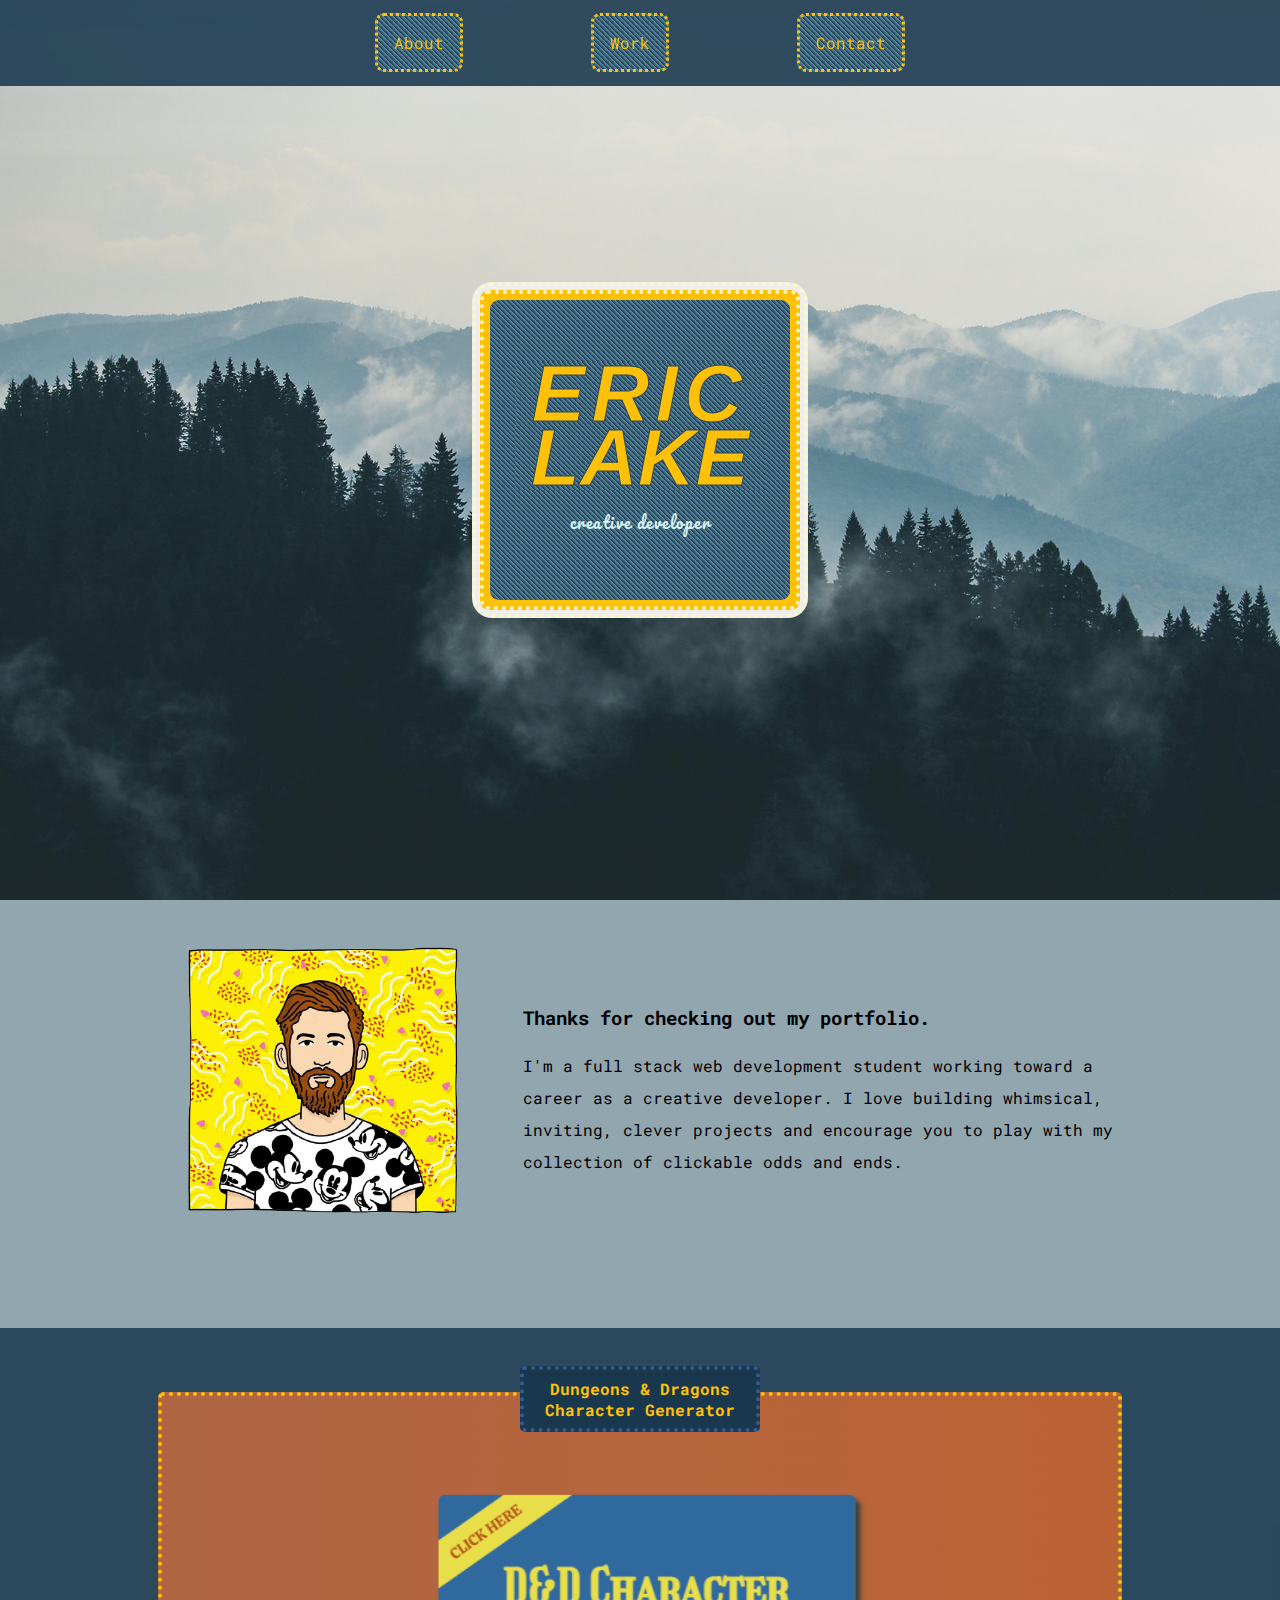
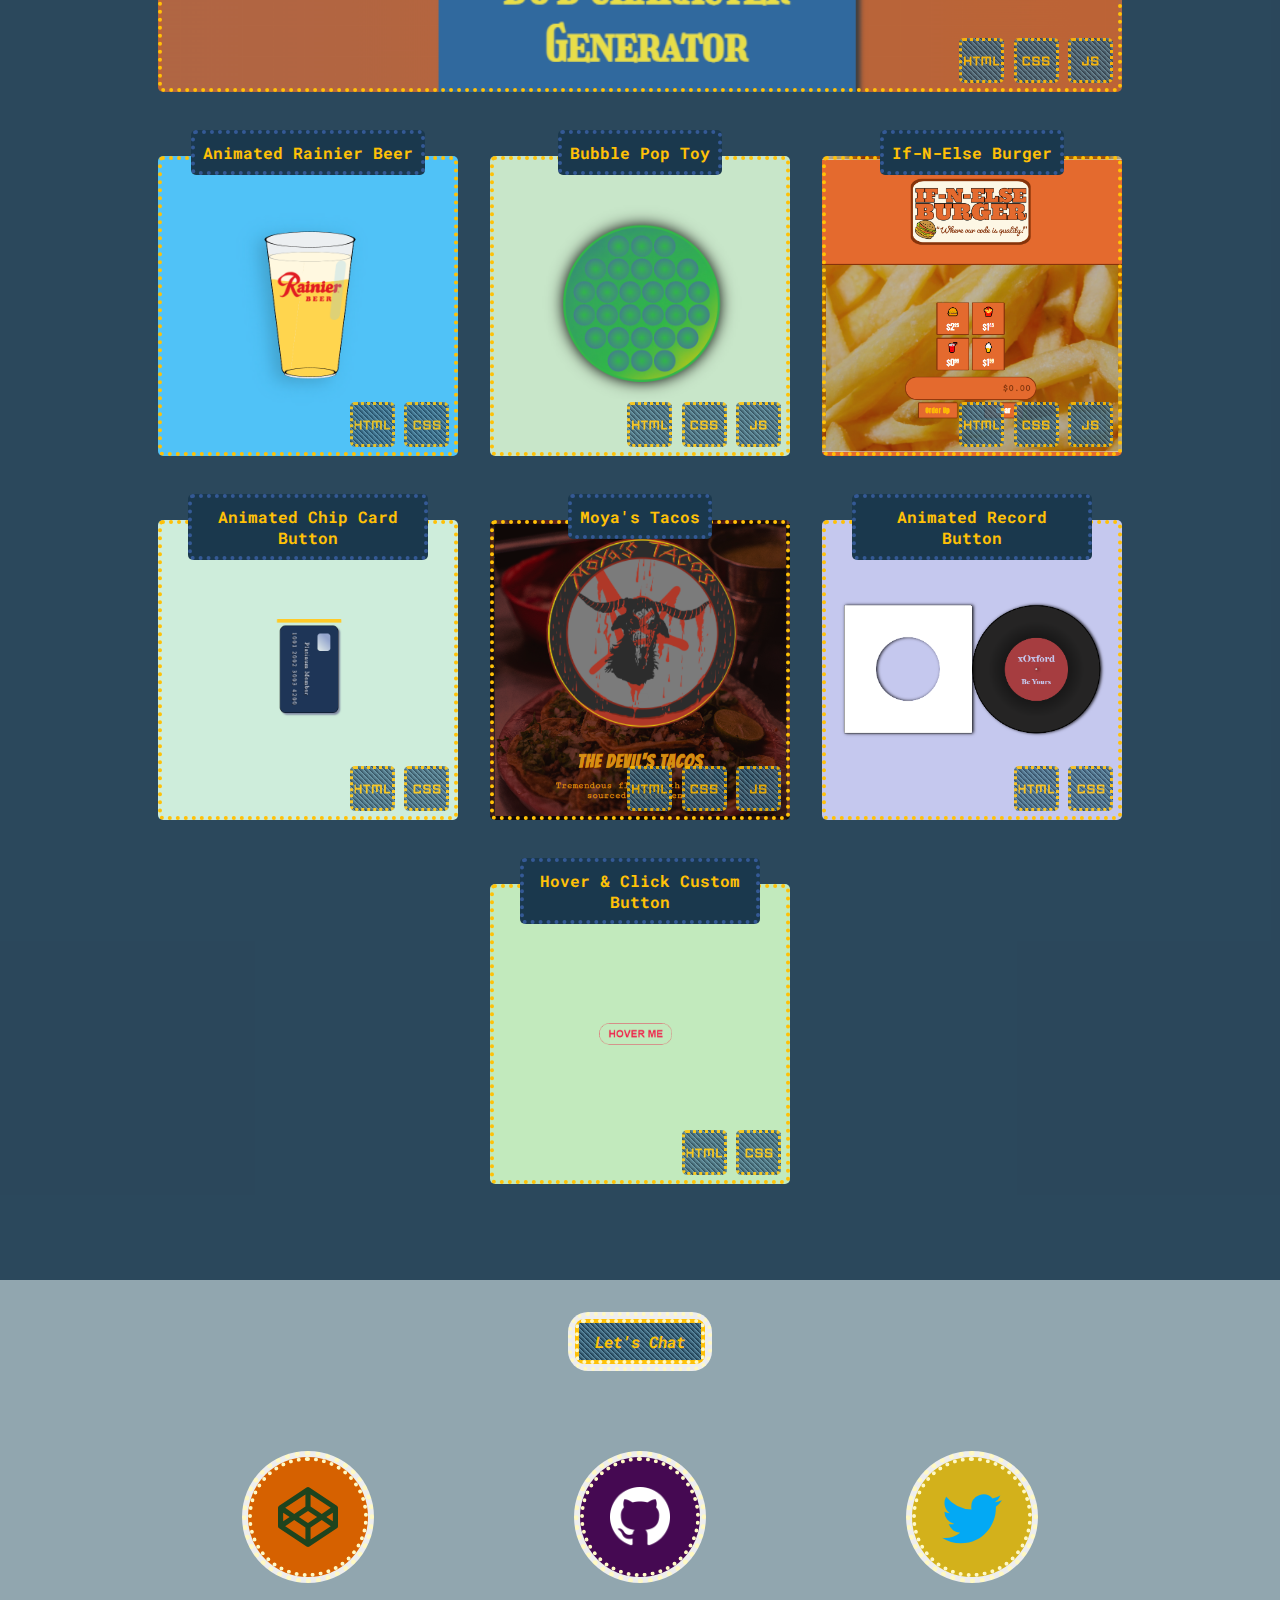
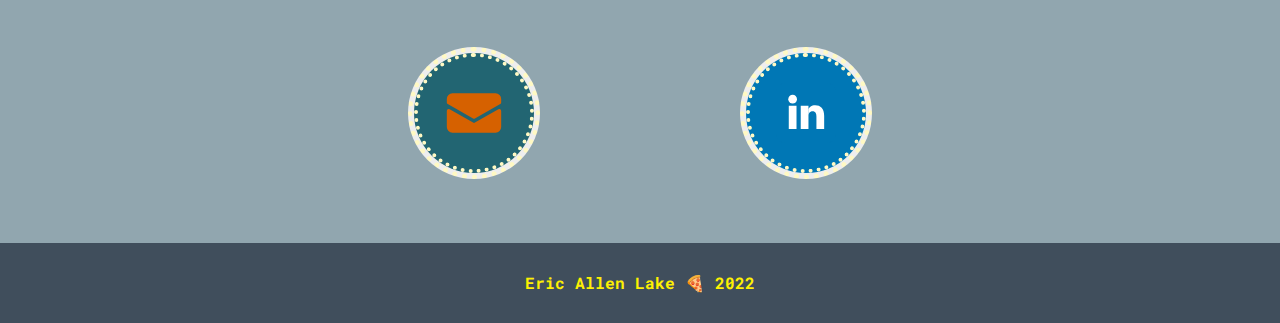
==== commit 44548304: "Link Patches added" ====
--- a/challenge-2/index.html
+++ b/challenge-2/index.html
@@ -47,8 +47,8 @@
             <div class="patch">
                 <div class="background">
                     <div class="foreground">
-                        <h3 id='eric'>ERIC</h3>
-                        <h3>LAKE</h3>
+                        <h1 id='eric'>ERIC</h1>
+                        <h1>LAKE</h1>
                         <p>creative developer</p>
                     </div>
                 </div>
@@ -128,15 +128,28 @@
             </div>
         </div>
         <section class="contact">
-            <h1>Let's Chat</h1>
+            <div class="patch">
+                <div class="background">
+                    <h1>Let's Chat</h1>
+                </div>
+            </div>
             <div class="links">
                 <ul>
-                    <li><img src="./resources/Octocat.jpg" alt=""> Email</li>
-                    <li><img src="./resources/Octocat.jpg" alt=""> GitHub</li>
-                    <li><img src="./resources/Octocat.jpg" alt=""> LinkedIn</li>
-                    <li><img src="./resources/Octocat.jpg" alt=""> Twitter</li>
-                    <li><img src="./resources/Octocat.jpg" alt=""> Codepen</li>
-                    <li><img src="./resources/Octocat.jpg" alt=""> GitHub</li>
+                    <li><div class="patch-contact">
+                        <div class="background-contact pen"><img src="./resources/codepen.svg" alt=""></div>
+                    </div></li>
+                    <li><div class="patch-contact">
+                        <div class="background-contact"><img src="./resources/GitHub-Mark-Light-64px.png" alt=""></div>
+                    </div></li>
+                    <li><div class="patch-contact ">
+                        <div class="background-contact twitter"><img src="./resources/twitter.svg" alt=""></div>
+                    </div></li>
+                    <li><div class="patch-contact">
+                        <div class="background-contact email"><img src="./resources/email.svg" alt=""></div>
+                    </div></li>
+                    <li><div class="patch-contact">
+                        <div class="background-contact linkedin"><img src="./resources/linkedin.svg" alt=""></div>
+                    </div></li>
                 </ul>
             </div>
         </section>
--- a/challenge-2/resources/styles.css
+++ b/challenge-2/resources/styles.css
@@ -1,3 +1,5 @@
+
+/* Custom Variables for Font & Color */
 :root {
     --calistoga: 'Calistoga', cursive;
     --nova-mono: 'Roboto Mono', monospace;
@@ -12,136 +14,164 @@
     --fuzzy-wuzzy: #D66100;
 }
 
+/* Browser Reset */
 * {
     margin: 0;
     padding: 0;
     box-sizing: border-box;
 }
 
-body{
-    font-family: var(--nova-mono);
-    background-color: #91a6af;
-}
-
-header {
-    /* background-color: #EEEEEE; */
-    display: flex;
-    justify-content: space-between;
-    border: #ddba9d;
-}
-
-nav {
-    /* min-height: 70px; */
-    display: flex;
-    width: 100%;
-    justify-content: space-between;
-    align-items: center;
-    position:fixed;
-    top: 0;
-    z-index: 20;
-
-}
-
-
-nav ul {
-    display: flex;
-    width: 100%;
-    justify-content: center;
-    align-items: center;
-    list-style: none;
-    background-color: rgba(38, 66, 87, 0.95);
-    /* border-bottom: 5px dotted #FFC107; */
-}
-
-nav li {
-    margin: 2rem;
-}
-
-nav a {
-    font-family: var(--nova-mono);
-    text-decoration: none;
+/* Default Text Styles */
+h1 {
+
+    font-size: var(--step-5);
     color: #FFC107;
-    transition: 0.7s ease;
+    text-align: center;
     background-size:5px 5px;
     background-image: repeating-linear-gradient(45deg, #1a384d 0, #6495ac 4px, #B2CAE9 0, #29B6F6 5%);
-    padding: 1rem;
-    border: 3px dotted ;
-    border-radius: 9px;
-}
-
-nav a:hover {
-    color: #F25F5C;
-}
-
-.hamburger {
-    display: none;
-    cursor: pointer;
-    
-}
-
-@media (max-width: 768px) {
-    .hamburger {
-        display: block;
-        position: fixed;
-        top: 1.5rem;
-        right: 1.5rem;
-        z-index: 6;
+    padding: 0.5rem 1rem;
+    font-style: italic;
+}
+
+h2 {
+    font-size: var(--step-1);
+    text-align: center;
+    background-color:#FDF003;
+    padding: 0.5rem 1rem;
+    margin: 1rem;
+}
+
+/* Main Body Styles */
+    body{
+        font-family: var(--nova-mono);
+        background-color: #91a6af;
+    }
+
+/* Header & Navigation */
+    header {
+        /* background-color: #EEEEEE; */
+        display: flex;
+        justify-content: space-between;
+        border: #ddba9d;
+    }
+
+    nav {
+        /* min-height: 70px; */
+        display: flex;
+        width: 100%;
+        justify-content: center;
+        align-items: center;
+        position:fixed;
+        top: 0;
+        z-index: 20;
+        background-color: rgba(38, 66, 87, 0.95);
+
+    }
+
+
+    nav ul {
+        display: flex;
+        width: 100%;
+        justify-content: center;
+        align-items: center;
+        list-style: none;
+        max-width: 300px;
+        margin: 0 auto;
+
+        /* border-bottom: 5px dotted #FFC107; */
+    }
+
+    nav li {
+        margin: 2rem 4rem;
+    }
+
+    nav a {
+        font-family: var(--nova-mono);
+        text-decoration: none;
+        color: #FFC107;
+        transition: 0.7s ease;
         background-size:5px 5px;
         background-image: repeating-linear-gradient(45deg, #1a384d 0, #6495ac 4px, #B2CAE9 0, #29B6F6 5%);
-        padding: 0.5rem;
+        padding: 1rem;
+        border: 3px dotted ;
         border-radius: 9px;
-        border: 2px dotted #FFC107;
-        opacity: 0.9;
-    }
-
-    .hamburger.active .bar:nth-child(2){
-        opacity: 0;
-    }
-    .hamburger.active .bar:nth-child(1){
-        transform: translateY(8px) rotate(45deg)
-    }
-    .hamburger.active .bar:nth-child(3){
-        transform: translateY(-8px) rotate(-45deg)
-    }
-
-    .nav-menu{
-        position:fixed;
-        height: calc(100vh + 5px);
-        /* left: -105%; */
-        top: calc(-100vh - 5px);;
-        gap: 0;
-        flex-direction: column;
-        justify-content: center;
-        width: 100%;
-        text-align: center;
-        transition: 0.5s;
-        border-bottom: 4px dotted #FFC107;
-        z-index: 5;
-        /* border-right: 5px solid #FFC107; */
-    }
-
-    .nav-items {
-        /* margin: 16px 0; */
-    }
-
-    .nav-menu.active{
-        left: 0;
-        top: 0;
-    }
-    
-}
-
-.bar {
-    display: block;
-    width: 25px;
-    height: 3px;
-    margin: 5px auto;
-    -webkit-transition: all 0.3s ease-in-out;
-    transition: all 0.3s ease-in-out;
-    background-color: #FFC107;
-    border: 1px dotted #345995;
-}
-
+    }
+
+    nav a:hover {
+        color: #F25F5C;
+    }
+
+    .hamburger {
+        display: none;
+        cursor: pointer;
+        
+    }
+
+    .bar {
+        display: block;
+        width: 25px;
+        height: 3px;
+        margin: 5px auto;
+        -webkit-transition: all 0.3s ease-in-out;
+        transition: all 0.3s ease-in-out;
+        background-color: #FFC107;
+        border: 1px dotted #345995;
+    }
+
+/* Media Query for Hamburger Menu */
+    @media (max-width: 768px) {
+        .hamburger {
+            display: block;
+            position: fixed;
+            top: 1.5rem;
+            right: 1.5rem;
+            z-index: 6;
+            background-size:5px 5px;
+            background-image: repeating-linear-gradient(45deg, #1a384d 0, #6495ac 4px, #B2CAE9 0, #29B6F6 5%);
+            padding: 0.5rem;
+            border-radius: 9px;
+            border: 2px dotted #FFC107;
+            opacity: 0.9;
+        }
+
+        .hamburger.active .bar:nth-child(2){
+            opacity: 0;
+        }
+        .hamburger.active .bar:nth-child(1){
+            transform: translateY(8px) rotate(45deg)
+        }
+        .hamburger.active .bar:nth-child(3){
+            transform: translateY(-8px) rotate(-45deg)
+        }
+
+        .nav-menu{
+            position:fixed;
+            height: calc(100vh + 5px);
+            /* left: -105%; */
+            top: calc(-100vh - 5px);;
+            gap: 0;
+            flex-direction: column;
+            justify-content: center;
+            width: 100%;
+            text-align: center;
+            transition: 0.5s;
+            border-bottom: 4px dotted #FFC107;
+            z-index: 5;
+            /* border-right: 5px solid #FFC107; */
+        }
+
+        .nav-items {
+            /* margin: 16px 0; */
+        }
+
+        .nav-menu.active{
+            left: 0;
+            top: 0;
+        }
+        
+    }
+
+    /* Hero Content */
 .hero {
     height: 100vh;
     display: flex;
@@ -156,27 +186,11 @@
     background-size: cover;
     background-attachment: fixed;
     transition: 0s linear;
+    background-position: center;
     transition-property: background-position;
 }
 
-
-h1 {
-
-    font-size: var(--step-5);
-    text-align: center;
-    background-color: #FDF003;
-    padding: 0.5rem 1rem;
-    font-style: italic;
-}
-
-h2 {
-    font-size: var(--step-1);
-    text-align: center;
-    background-color:#FDF003;
-    padding: 0.5rem 1rem;
-    margin: 1rem;
-}
-
+/* Default Section Styles */
 section {
     width: 95%;
     margin: 1rem auto;
@@ -188,7 +202,6 @@
     max-width: 1000px;
 }
 
-
 img {
     max-width: 300px;
     margin: 1rem;
@@ -199,7 +212,7 @@
 }
 
 .projects {
-    background-color: #a9c0cc;
+    background-color: rgba(38, 66, 87, 0.95);
     width: 100%;
     padding: 3rem;
     margin: 1rem auto;
@@ -208,15 +221,16 @@
     align-items: center;
     flex-wrap: wrap;
     text-align: center;
-    /* max-width: 1000px; */
     /* max-width: 1200px; */
+    /* max-width: 1200px; */
 }
 
 .row   {
-    max-width: 1200px;
+    max-width: 1000px;
     margin: 0 auto;
     display: flex;
     justify-content: center;
+    align-items: center;
     flex-wrap: wrap;
 }
 
@@ -240,42 +254,19 @@
     
 }
 
-@media only screen and (max-width: 698px) {
-    .patch {
-        margin-top: -1rem;
-    }
+/* @media only screen and (max-width: 772) {
     #dnd {
-        max-width: 300px;
-    }
-
-    .links {
-        width: 90%;
-    }
-
-    .links ul {
-        flex-direction: column;
-        width: 100%;
+        max-width: 615px;
     }
     
-}
-
-
-.languages {
-    max-width: 300px;
-    display: flex;
-
-}
-
-.mid {
-    max-width: 500px;
-    margin: 2rem auto;
-    width: 50%;
-    background-color: #FFC107;
-}
+} */
+
+
 
 #dnd {
     background-image: url(./character-gen-shot.png);
-    width: calc(900px + 64px);
+    width: 100%;
+    max-width: calc(900px + 64px);
 }
 
 #beer {
@@ -322,7 +313,10 @@
     margin-bottom: 3rem;
     border-radius: 5px;
     background-size: cover;
-}
+    border: 4px dotted #FFC107;
+}
+
+
 
 .card img{
     max-width: 45px;
@@ -338,7 +332,7 @@
 .card h4 {
     background-color: #1a384d;
     color: #FFC107;
-    opacity: 0.95;
+    /* opacity: 0.95; */
     border: 4px dotted var(--gainsboro);
     margin-top: -20px;
     max-width: 80%;
@@ -349,6 +343,12 @@
     text-align: center;
 }
 
+.card:hover h4{
+    background-size:5px 5px;
+    background-image: repeating-linear-gradient(45deg, #1a384d 0, #6495ac 4px, #B2CAE9 0, #29B6F6 5%);
+    border: 4px dotted #FFC107;
+}
+
 .contact {
     flex-direction: column;
 }
@@ -372,12 +372,13 @@
     width: 30%;
     min-width: 205px;
     margin: 1rem;
-    background-color: #FDF003;
+    /* background-color: #FDF003; */
 }
 
 .links img {
-    width: 40px;
-    border-radius: 999px;
+    width: 80px;
+    padding: 10px;
+    /* border-radius: 999px; */
 }
 
 footer {
@@ -395,8 +396,8 @@
 
 
 .foreground{
-    width: 200px;
-    height: 200px;
+    width: 300px;
+    height: 300px;
     background-color:#15668b;
     display: flex;
     flex-direction: column;
@@ -410,11 +411,11 @@
     background-image: repeating-linear-gradient(45deg, #1a384d 0, #6495ac 4px, #B2CAE9 0, #29B6F6 5%);
 }
 
-.foreground h3 {
+.foreground h1 {
     color: #FFC107 ;
-    font-size: 3rem;
-    -webkit-text-stroke: 2px #B3E5FC ;
-    letter-spacing: 0.3rem;
+    font-size: 5rem;
+    -webkit-text-stroke: 1px rgba(38, 66, 87, 0.95) ;
+    letter-spacing: 0.rem;
     line-height: 3rem;
 }
 
@@ -433,9 +434,19 @@
     border: 4px dotted #FFF9C4;
     margin: 0.2rem;
 }
+.background-contact {
+    display: flex;
+    align-items: center;
+    justify-content: center;
+    background-color: #450952;
+    border-radius: 9px;
+    border: 4px dotted #FFF9C4;
+    margin: 0.05rem;
+    border-radius: 999px;
+}
 
 #eric {
-    letter-spacing: 0.60rem;
+    letter-spacing: 0.4rem;
 }
 
 
@@ -445,11 +456,61 @@
     border-radius: 20px;
     border: 4px dotted #FFF9C4;
     margin: 1rem;
-
-}
-
-
-.filter-green
-{
-    filter: invert(48%) sepia(79%) saturate(2476%) hue-rotate(86deg) brightness(118%) contrast(119%);
+}
+.patch-contact {
+    background-color: #EEEEEE;
+    display: flex;
+    border: 5px dotted #FFF9C4;
+    margin: 1rem;
+    border-radius: 999px;
+}
+
+.twitter {
+    background-color: #d3b11b;
+}
+
+.email {
+    background-color: #226572;
+}
+
+.linkedin{
+    background-color: #0077b5;
+}
+
+.pen {
+    background-color: #D66100;
+    color: #1e441e;
+}
+
+@media only screen and (max-width: 764px) {
+    .patch {
+        transform: translateY(-2.5rem);
+    }
+    #dnd {
+        width: 300px;
+    }
+
+    .links {
+        width: 90%;
+    }
+
+    .links ul {
+        flex-direction: column;
+        width: 100%;
+    }
+    
+}
+
+
+.languages {
+    max-width: 300px;
+    display: flex;
+
+}
+
+.mid {
+    max-width: 500px;
+    margin: 2rem auto;
+    width: 50%;
+    background-color: #FFC107;
 }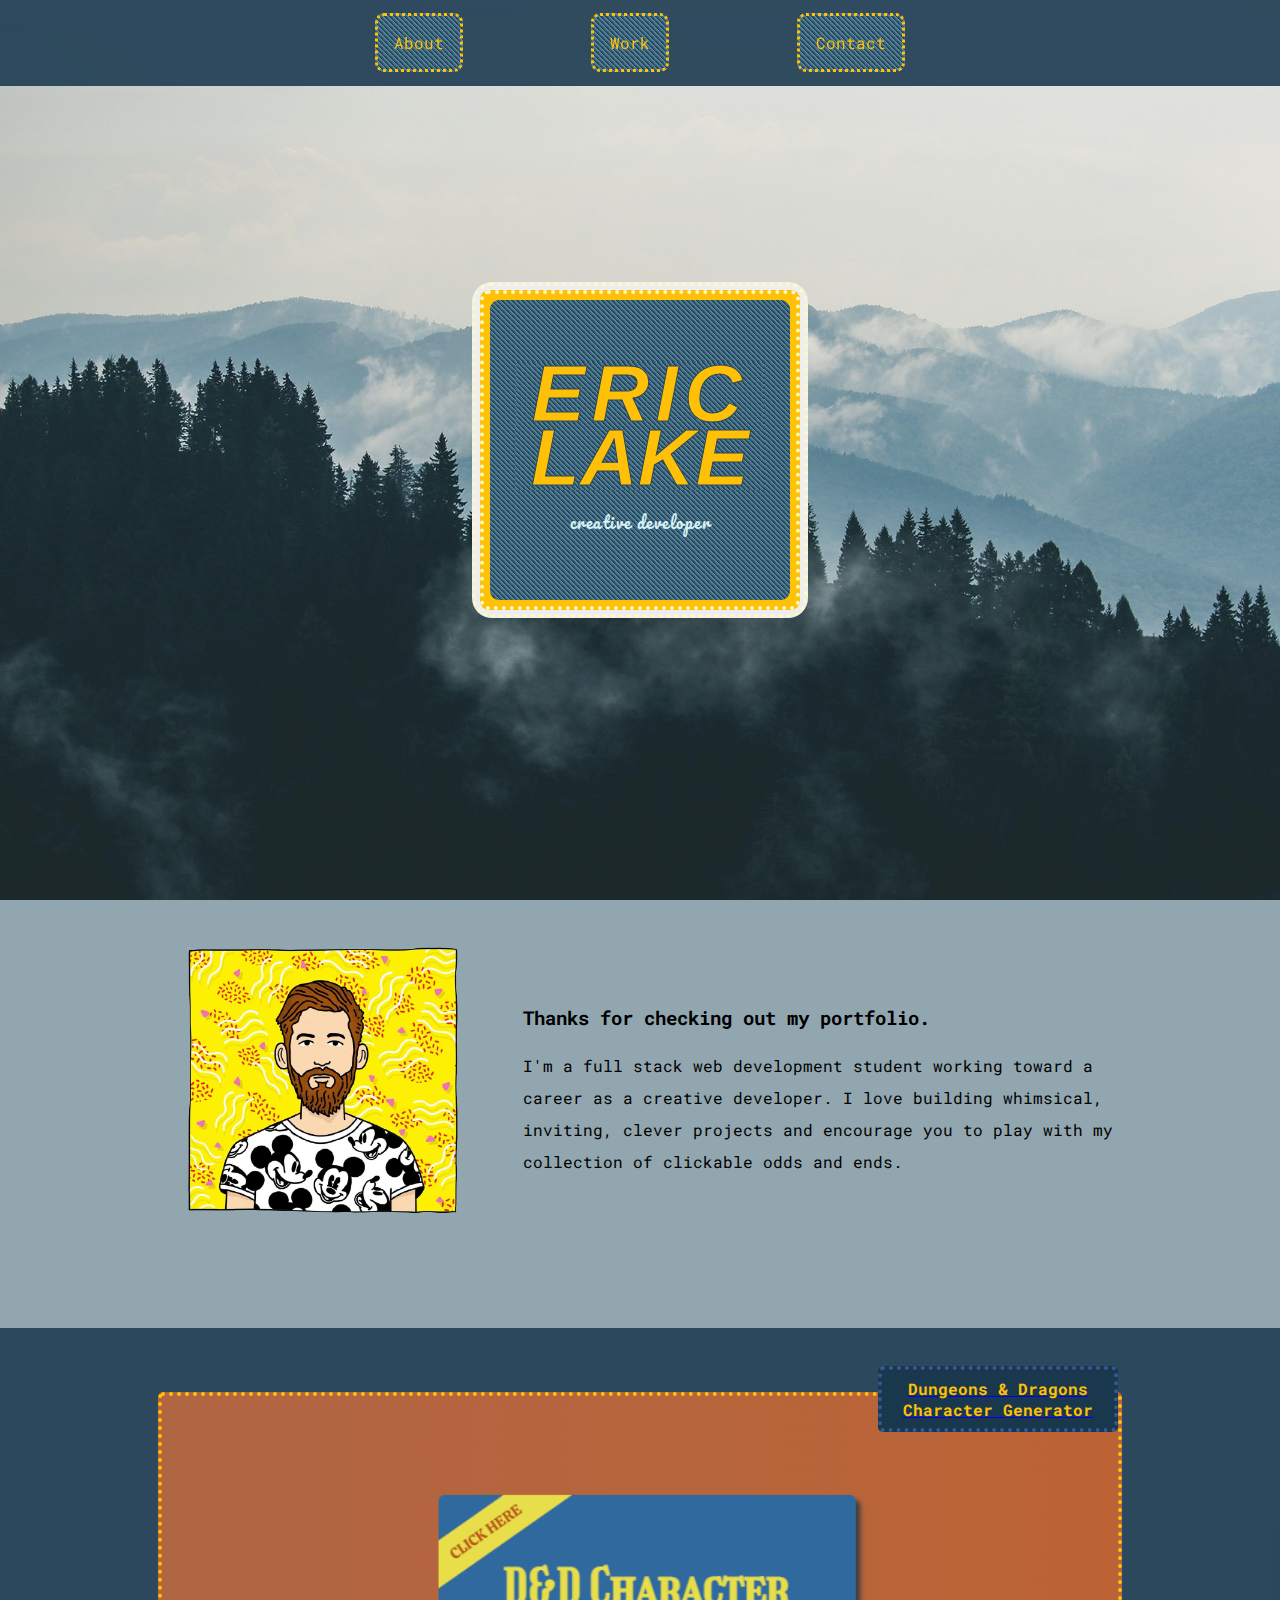
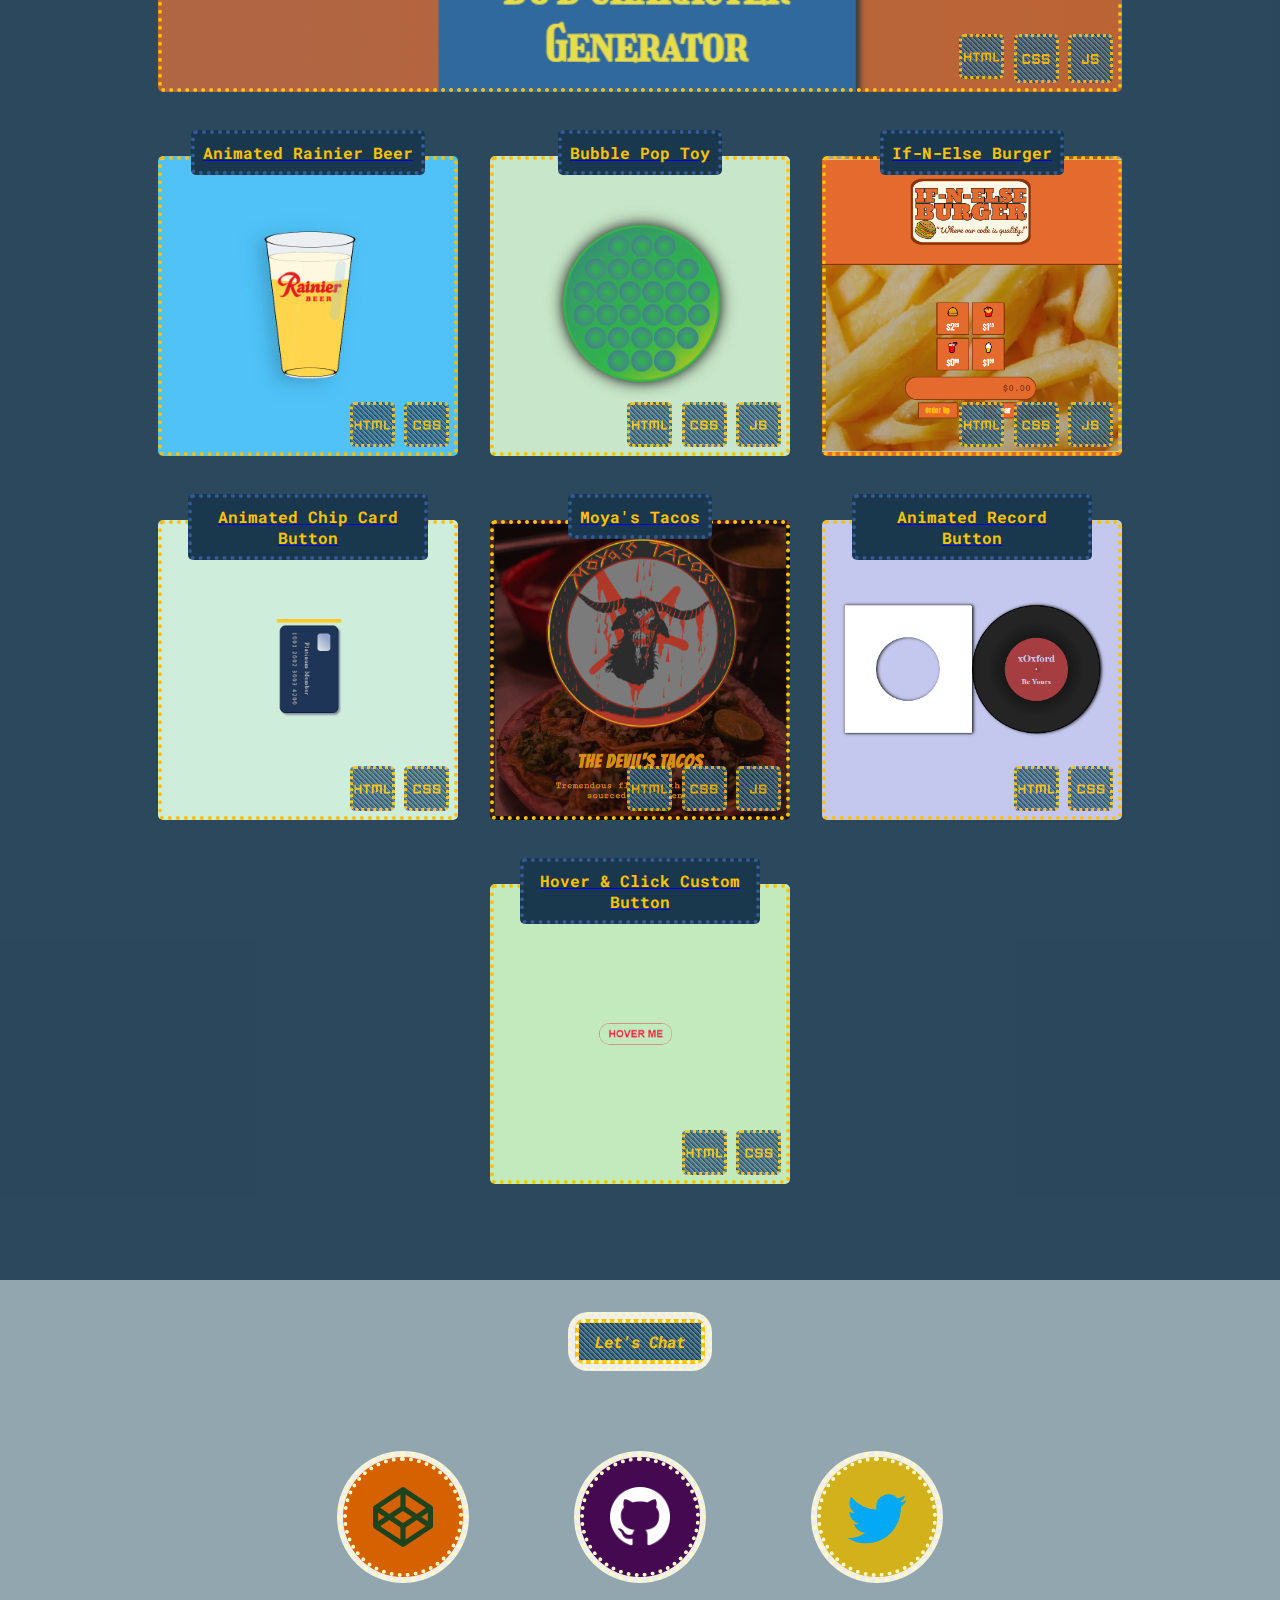
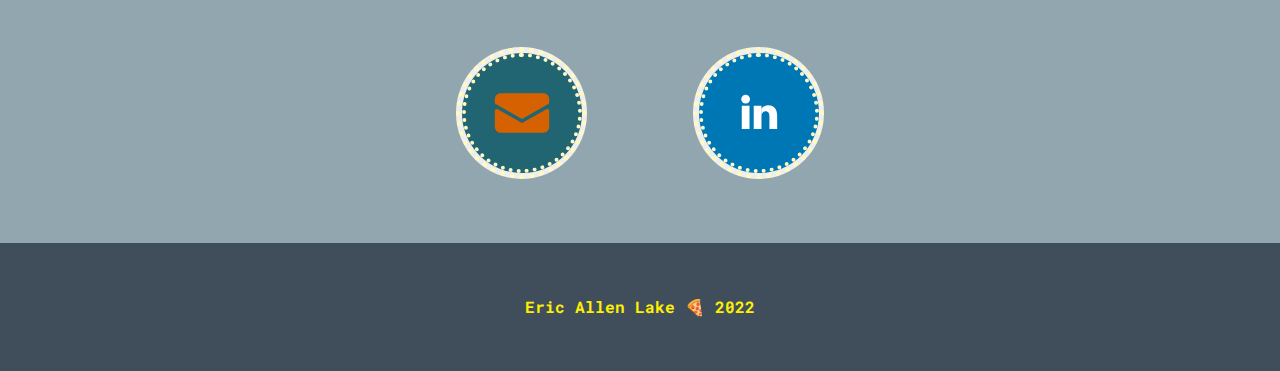
==== commit e7205f9f: "cleanup" ====
--- a/challenge-2/index.html
+++ b/challenge-2/index.html
@@ -65,66 +65,82 @@
         <div class="projects">
             
             <div class="row">
-                <div class="card" id="dnd">
-                    <h4>Dungeons & Dragons Character Generator</h4>
-                    <div class="languages">
-                        <img src="./resources/html_FILL0_wght400_GRAD0_opsz48.svg">
-                        <img src="./resources/css_FILL0_wght400_GRAD0_opsz48.svg" alt="">
-                        <img src="./resources/javascript_FILL0_wght400_GRAD0_opsz48.svg" alt="">
+                <a href="https://yohuck.github.io/codecademy-projects/DnD-Character-Idea-Generator/" target="_blank">
+                    <div class="card" id="dnd">
+                        <h4 class="dnd-title">Dungeons & Dragons Character Generator</h4>
+                        <div class="languages">
+                            <a href="https://yohuck.github.io/codecademy-projects/DnD-Character-Idea-Generator/"><img src="./resources/html_FILL0_wght400_GRAD0_opsz48.svg"></a>
+                            <img src="./resources/css_FILL0_wght400_GRAD0_opsz48.svg" alt="">
+                            <img src="./resources/javascript_FILL0_wght400_GRAD0_opsz48.svg" alt="">
+                        </div>
                     </div>
-                </div>
-                <div class="card" id="beer">
-                    <h4>Animated Rainier Beer</h4>
-                    <div class="languages">
-                        <img src="./resources/html_FILL0_wght400_GRAD0_opsz48.svg">
-                        <img src="./resources/css_FILL0_wght400_GRAD0_opsz48.svg" alt="">
+                </a>
+                <a href="https://codepen.io/yohuck/live/ExoJRzd" target="_blank">
+                    <div class="card" id="beer">
+                        <h4>Animated Rainier Beer</h4>
+                        <div class="languages">
+                            <img src="./resources/html_FILL0_wght400_GRAD0_opsz48.svg">
+                            <img src="./resources/css_FILL0_wght400_GRAD0_opsz48.svg" alt="">
+                        </div>
                     </div>
-                </div>
-                <div class="card" id="popper">
-                    <h4>Bubble Pop Toy</h4>
-                    <div class="languages">
-                        <img src="./resources/html_FILL0_wght400_GRAD0_opsz48.svg">
-                        <img src="./resources/css_FILL0_wght400_GRAD0_opsz48.svg" alt="">
-                        <img src="./resources/javascript_FILL0_wght400_GRAD0_opsz48.svg" alt="">
+                </a>
+                <a href="https://codepen.io/yohuck/live/bGaLKaW" target="_blank">
+                    <div class="card" id="popper">
+                        <h4>Bubble Pop Toy</h4>
+                        <div class="languages">
+                            <img src="./resources/html_FILL0_wght400_GRAD0_opsz48.svg">
+                            <img src="./resources/css_FILL0_wght400_GRAD0_opsz48.svg" alt="">
+                            <img src="./resources/javascript_FILL0_wght400_GRAD0_opsz48.svg" alt="">
+                        </div>
                     </div>
-                </div>
-                <div class="card" id="burger">
-                    <h4>If-N-Else Burger</h4>
-                    <div class="languages">
-                        <img src="./resources/html_FILL0_wght400_GRAD0_opsz48.svg">
-                        <img src="./resources/css_FILL0_wght400_GRAD0_opsz48.svg" alt="">
-                        <img src="./resources/javascript_FILL0_wght400_GRAD0_opsz48.svg" alt="">
+                </a>
+                <a href="https://yohuck.github.io/code-pen/emoji-menu/dist/" target="_blank">
+                    <div class="card" id="burger">
+                        <h4>If-N-Else Burger</h4>
+                        <div class="languages">
+                            <img src="./resources/html_FILL0_wght400_GRAD0_opsz48.svg">
+                            <img src="./resources/css_FILL0_wght400_GRAD0_opsz48.svg" alt="">
+                            <img src="./resources/javascript_FILL0_wght400_GRAD0_opsz48.svg" alt="">
+                        </div>
                     </div>
-                </div>
-                <div class="card" id="credit">
-                    <h4>Animated Chip Card Button</h4>
-                    <div class="languages">
-                        <img src="./resources/html_FILL0_wght400_GRAD0_opsz48.svg">
-                        <img src="./resources/css_FILL0_wght400_GRAD0_opsz48.svg" alt="">
+                </a>
+                <a href="https://codepen.io/yohuck/live/dyJZXxQ" target="_blank">
+                    <div class="card" id="credit">
+                        <h4>Animated Chip Card Button</h4>
+                        <div class="languages">
+                            <img src="./resources/html_FILL0_wght400_GRAD0_opsz48.svg">
+                            <img src="./resources/css_FILL0_wght400_GRAD0_opsz48.svg" alt="">
+                        </div>
                     </div>
-                </div>
-                <div class="card" id="tacos">
-                    <h4>Moya's Tacos</h4>
-                    <div class="languages">
-                        <img src="./resources/html_FILL0_wght400_GRAD0_opsz48.svg">
-                        <img src="./resources/css_FILL0_wght400_GRAD0_opsz48.svg" alt="">
-                        <img src="./resources/javascript_FILL0_wght400_GRAD0_opsz48.svg" alt="">
+                    </a>
+                <a href="https://yohuck.github.io/moyas-tacos/" target="_blank">
+                    <div class="card" id="tacos">
+                        <h4>Moya's Tacos</h4>
+                        <div class="languages">
+                            <img src="./resources/html_FILL0_wght400_GRAD0_opsz48.svg">
+                            <img src="./resources/css_FILL0_wght400_GRAD0_opsz48.svg" alt="">
+                            <img src="./resources/javascript_FILL0_wght400_GRAD0_opsz48.svg" alt="">
+                        </div>
                     </div>
-                </div>
-                <div class="card" id="record">
-                    <h4>Animated Record Button</h4>
-                    <div class="languages">
-                        <img src="./resources/html_FILL0_wght400_GRAD0_opsz48.svg">
-                        <img src="./resources/css_FILL0_wght400_GRAD0_opsz48.svg" alt="">
+                </a>
+                <a href="https://codepen.io/yohuck/live/OJzbJZo" target="_blank">
+                    <div class="card" id="record">
+                        <h4>Animated Record Button</h4>
+                        <div class="languages">
+                            <img src="./resources/html_FILL0_wght400_GRAD0_opsz48.svg">
+                            <img src="./resources/css_FILL0_wght400_GRAD0_opsz48.svg" alt="">
+                        </div>
                     </div>
-                </div>
-                <div class="card" id="hover">
-                    <h4>Hover & Click Custom Button</h4>
-                    <div class="languages">
-                        <img src="./resources/html_FILL0_wght400_GRAD0_opsz48.svg">
-                        <img src="./resources/css_FILL0_wght400_GRAD0_opsz48.svg" alt="">
+                </a>
+                <a href="https://codepen.io/yohuck/live/PoEKLao" target="_blank">
+                    <div class="card" id="hover">
+                        <h4>Hover & Click Custom Button</h4>
+                        <div class="languages">
+                            <img src="./resources/html_FILL0_wght400_GRAD0_opsz48.svg">
+                            <img src="./resources/css_FILL0_wght400_GRAD0_opsz48.svg" alt="">
+                        </div>
                     </div>
-                </div>
+                </a>
             </div>
         </div>
         <section class="contact">
@@ -135,21 +151,31 @@
             </div>
             <div class="links">
                 <ul>
-                    <li><div class="patch-contact">
-                        <div class="background-contact pen"><img src="./resources/codepen.svg" alt=""></div>
-                    </div></li>
-                    <li><div class="patch-contact">
-                        <div class="background-contact"><img src="./resources/GitHub-Mark-Light-64px.png" alt=""></div>
-                    </div></li>
-                    <li><div class="patch-contact ">
-                        <div class="background-contact twitter"><img src="./resources/twitter.svg" alt=""></div>
-                    </div></li>
-                    <li><div class="patch-contact">
-                        <div class="background-contact email"><img src="./resources/email.svg" alt=""></div>
-                    </div></li>
-                    <li><div class="patch-contact">
-                        <div class="background-contact linkedin"><img src="./resources/linkedin.svg" alt=""></div>
-                    </div></li>
+                    <a href="https://codepen.io/yohuck" target="_blank">
+                        <li><div class="patch-contact">
+                            <div class="background-contact pen"><img src="./resources/codepen.svg" alt=""></div>
+                        </div></li>
+                    </a>
+                    <a href="https://github.com/yohuck" target="_blank">
+                        <li><div class="patch-contact">
+                            <div class="background-contact"><img src="./resources/GitHub-Mark-Light-64px.png" alt=""></div>
+                        </div></li>
+                    </a>
+                    <a href="https://twitter.com/itsyohuck" target="_blank">
+                        <li><div class="patch-contact ">
+                            <div class="background-contact twitter"><img src="./resources/twitter.svg" alt=""></div>
+                        </div></li>
+                    </a>
+                    <a a href="mailto:ericallenlake@gmail.com">
+                        <li><div class="patch-contact">
+                            <div class="background-contact email"><img src="./resources/email.svg" alt=""></div>
+                        </div></li>
+                    </a>
+                    <a href="https://www.linkedin.com/in/eric-lake-92921811/" target="_blank">
+                        <li><div class="patch-contact">
+                            <div class="background-contact linkedin"><img src="./resources/linkedin.svg" alt=""></div>
+                        </div></li>
+                    </a>
                 </ul>
             </div>
         </section>
--- a/challenge-2/resources/styles.css
+++ b/challenge-2/resources/styles.css
@@ -261,6 +261,9 @@
     
 } */
 
+.dnd-title {
+    position:
+}
 
 
 #dnd {
@@ -360,17 +363,20 @@
     justify-content: center;
     align-items: center;
     flex-wrap: wrap;
-    max-width: 1000px;
+    max-width: 800px;
     /* background-color: var(--laser-lemon); */
     margin-bottom: 1rem ;
 }
 
+
+
 .links li {
     display: flex;
     justify-content: space-around;
     align-items: center;
     width: 30%;
     min-width: 205px;
+
     margin: 1rem;
     /* background-color: #FDF003; */
 }
@@ -386,7 +392,7 @@
     justify-content: center;
     align-items: center;
     text-align: center;
-    height: 5rem;
+    height: 8rem;
     background-color: #404E5C;;
 }
 
@@ -484,7 +490,7 @@
 
 @media only screen and (max-width: 764px) {
     .patch {
-        transform: translateY(-2.5rem);
+        /* transform: translateY(-2.5rem); */
     }
     #dnd {
         width: 300px;
@@ -513,4 +519,8 @@
     margin: 2rem auto;
     width: 50%;
     background-color: #FFC107;
+}
+
+.background-contact:hover {
+    background-color: #2d4f7a;
 }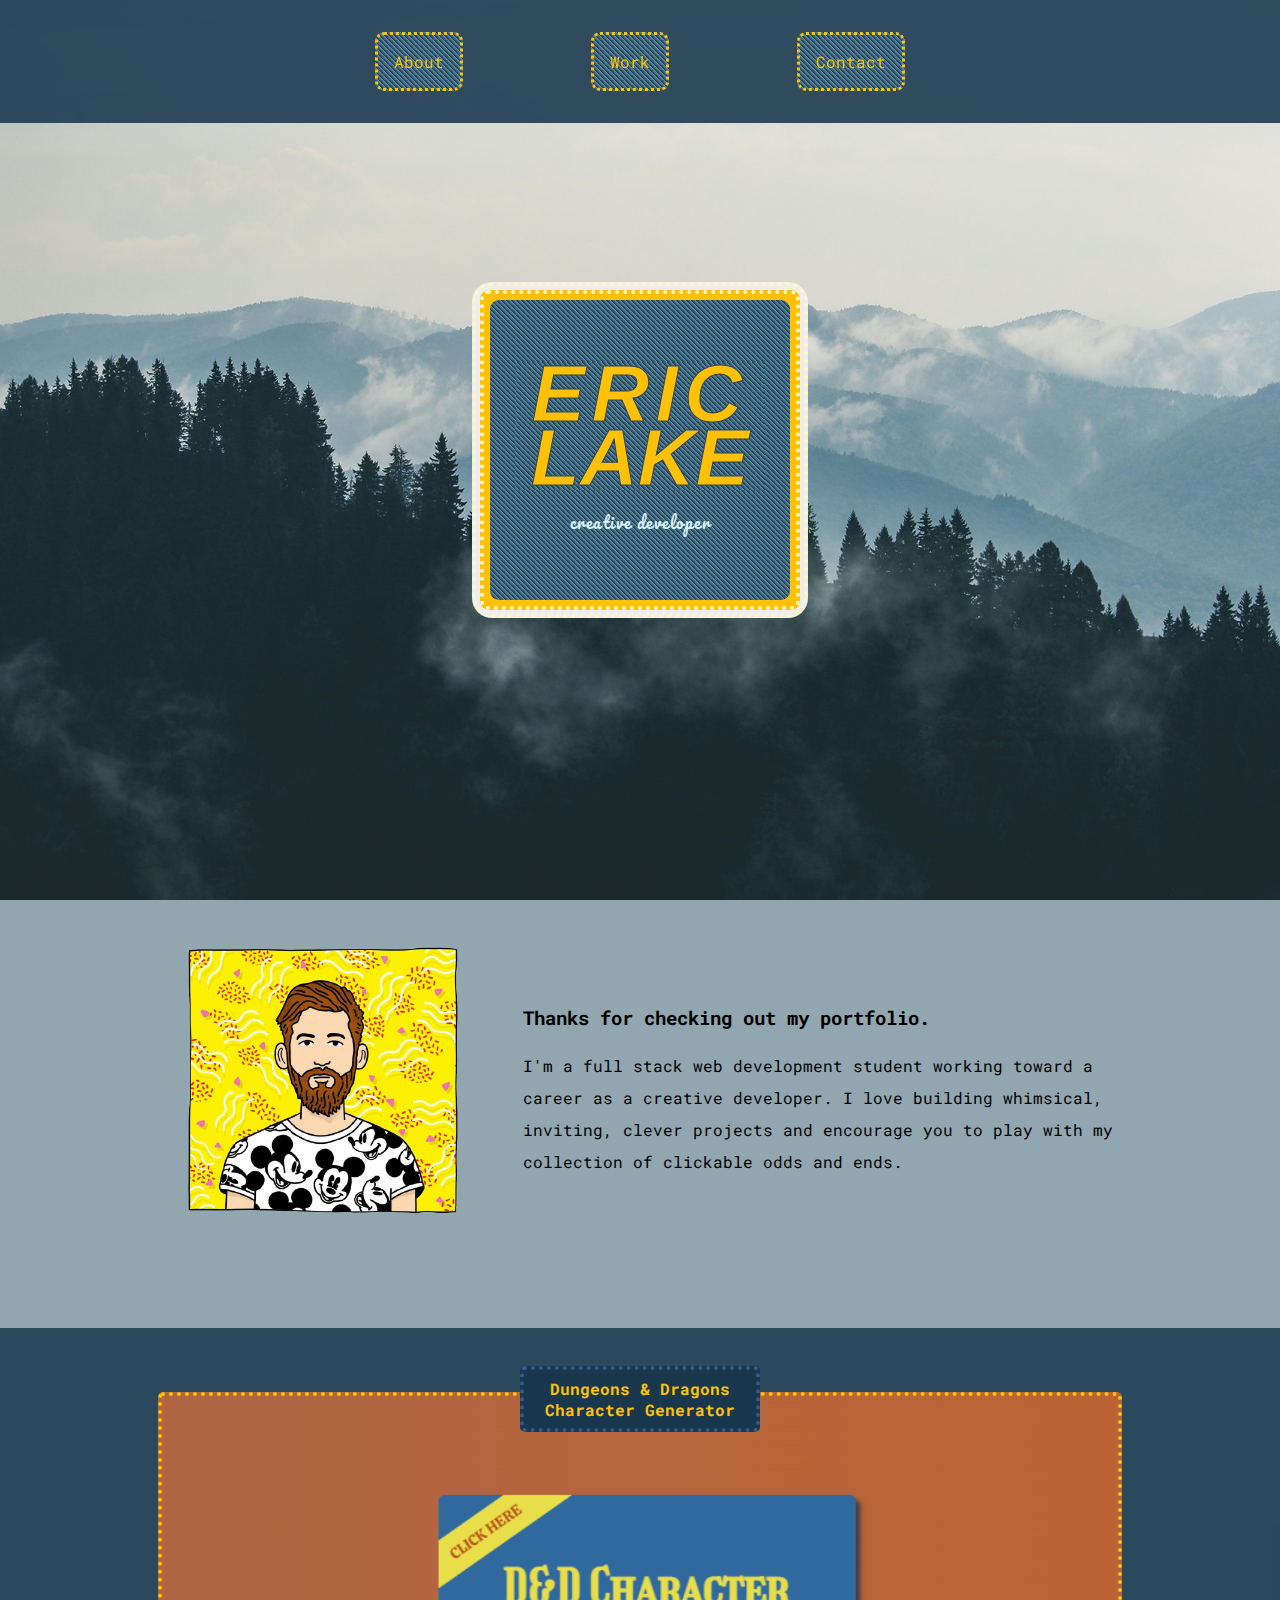
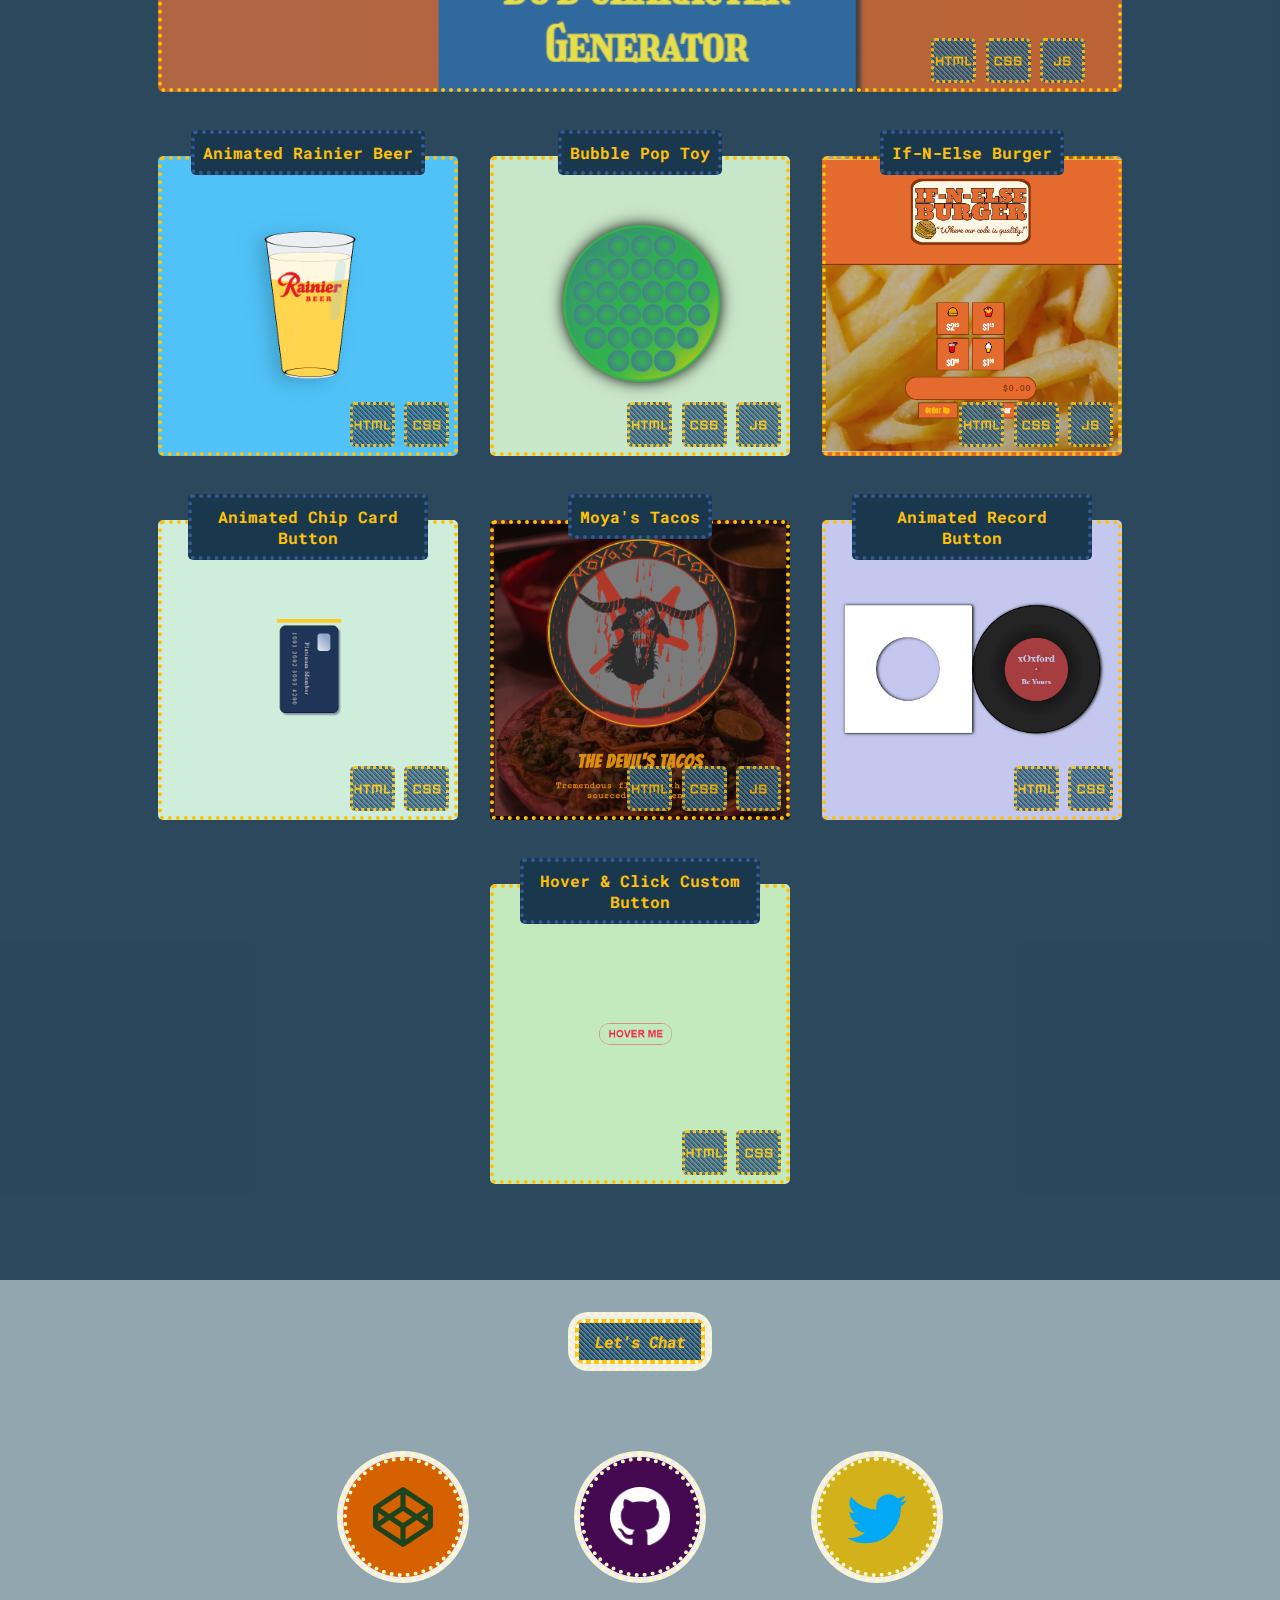
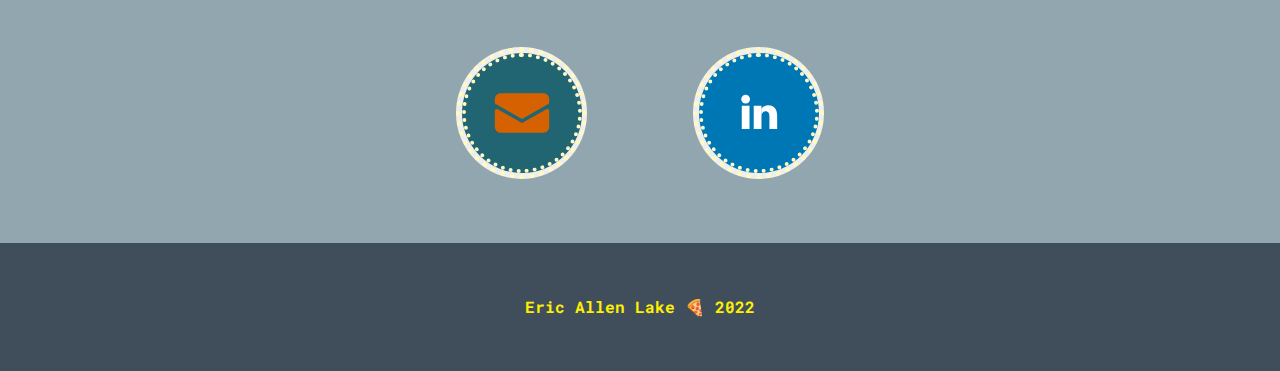
==== commit 97484886: "Fixed CSS Bugs" ====
--- a/challenge-2/index.html
+++ b/challenge-2/index.html
@@ -68,7 +68,7 @@
                 <a href="https://yohuck.github.io/codecademy-projects/DnD-Character-Idea-Generator/" target="_blank">
                     <div class="card" id="dnd">
                         <h4 class="dnd-title">Dungeons & Dragons Character Generator</h4>
-                        <div class="languages">
+                        <div class="languages dnd-languages">
                             <a href="https://yohuck.github.io/codecademy-projects/DnD-Character-Idea-Generator/"><img src="./resources/html_FILL0_wght400_GRAD0_opsz48.svg"></a>
                             <img src="./resources/css_FILL0_wght400_GRAD0_opsz48.svg" alt="">
                             <img src="./resources/javascript_FILL0_wght400_GRAD0_opsz48.svg" alt="">
--- a/challenge-2/resources/styles.css
+++ b/challenge-2/resources/styles.css
@@ -150,11 +150,13 @@
             /* left: -105%; */
             top: calc(-100vh - 5px);;
             gap: 0;
+            display: flex;
             flex-direction: column;
             justify-content: center;
-            width: 100%;
+            align-items: center;
+            width: 100vw;
             text-align: center;
-            transition: 0.5s;
+            transition: top 0.5s;
             border-bottom: 4px dotted #FFC107;
             z-index: 5;
             /* border-right: 5px solid #FFC107; */
@@ -165,8 +167,14 @@
         }
 
         .nav-menu.active{
-            left: 0;
+            /* width: 5000px; */
+            /* left: 0; */
             top: 0;
+            background-color: #1a384d;
+        }
+
+        nav ul {
+            max-width: 100vw;
         }
         
     }
@@ -260,9 +268,10 @@
     }
     
 } */
-
-.dnd-title {
-    position:
+a {
+    display: flex;
+    justify-content: center;
+    align-items: center;
 }
 
 
@@ -312,7 +321,7 @@
     display: flex;
     flex-direction: column;
     justify-content: space-between;
-    align-items:flex-end;
+    align-items:center;
     margin-bottom: 3rem;
     border-radius: 5px;
     background-size: cover;
@@ -352,6 +361,12 @@
     border: 4px dotted #FFC107;
 }
 
+a {
+    text-decoration: none;
+
+}
+
+
 .contact {
     flex-direction: column;
 }
@@ -492,6 +507,16 @@
     .patch {
         /* transform: translateY(-2.5rem); */
     }
+
+    .foreground{
+        width: 200px;
+        height: 200px;
+    }
+
+    .foreground h1{
+        font-size: 3rem;
+
+    }
     #dnd {
         width: 300px;
     }
@@ -510,8 +535,15 @@
 
 .languages {
     max-width: 300px;
-    display: flex;
-
+    width: 100%;
+    display: flex;
+    justify-content: flex-end;
+
+}
+
+.dnd-languages {
+    max-width: 900px;
+    justify-self: flex-end;
 }
 
 .mid {
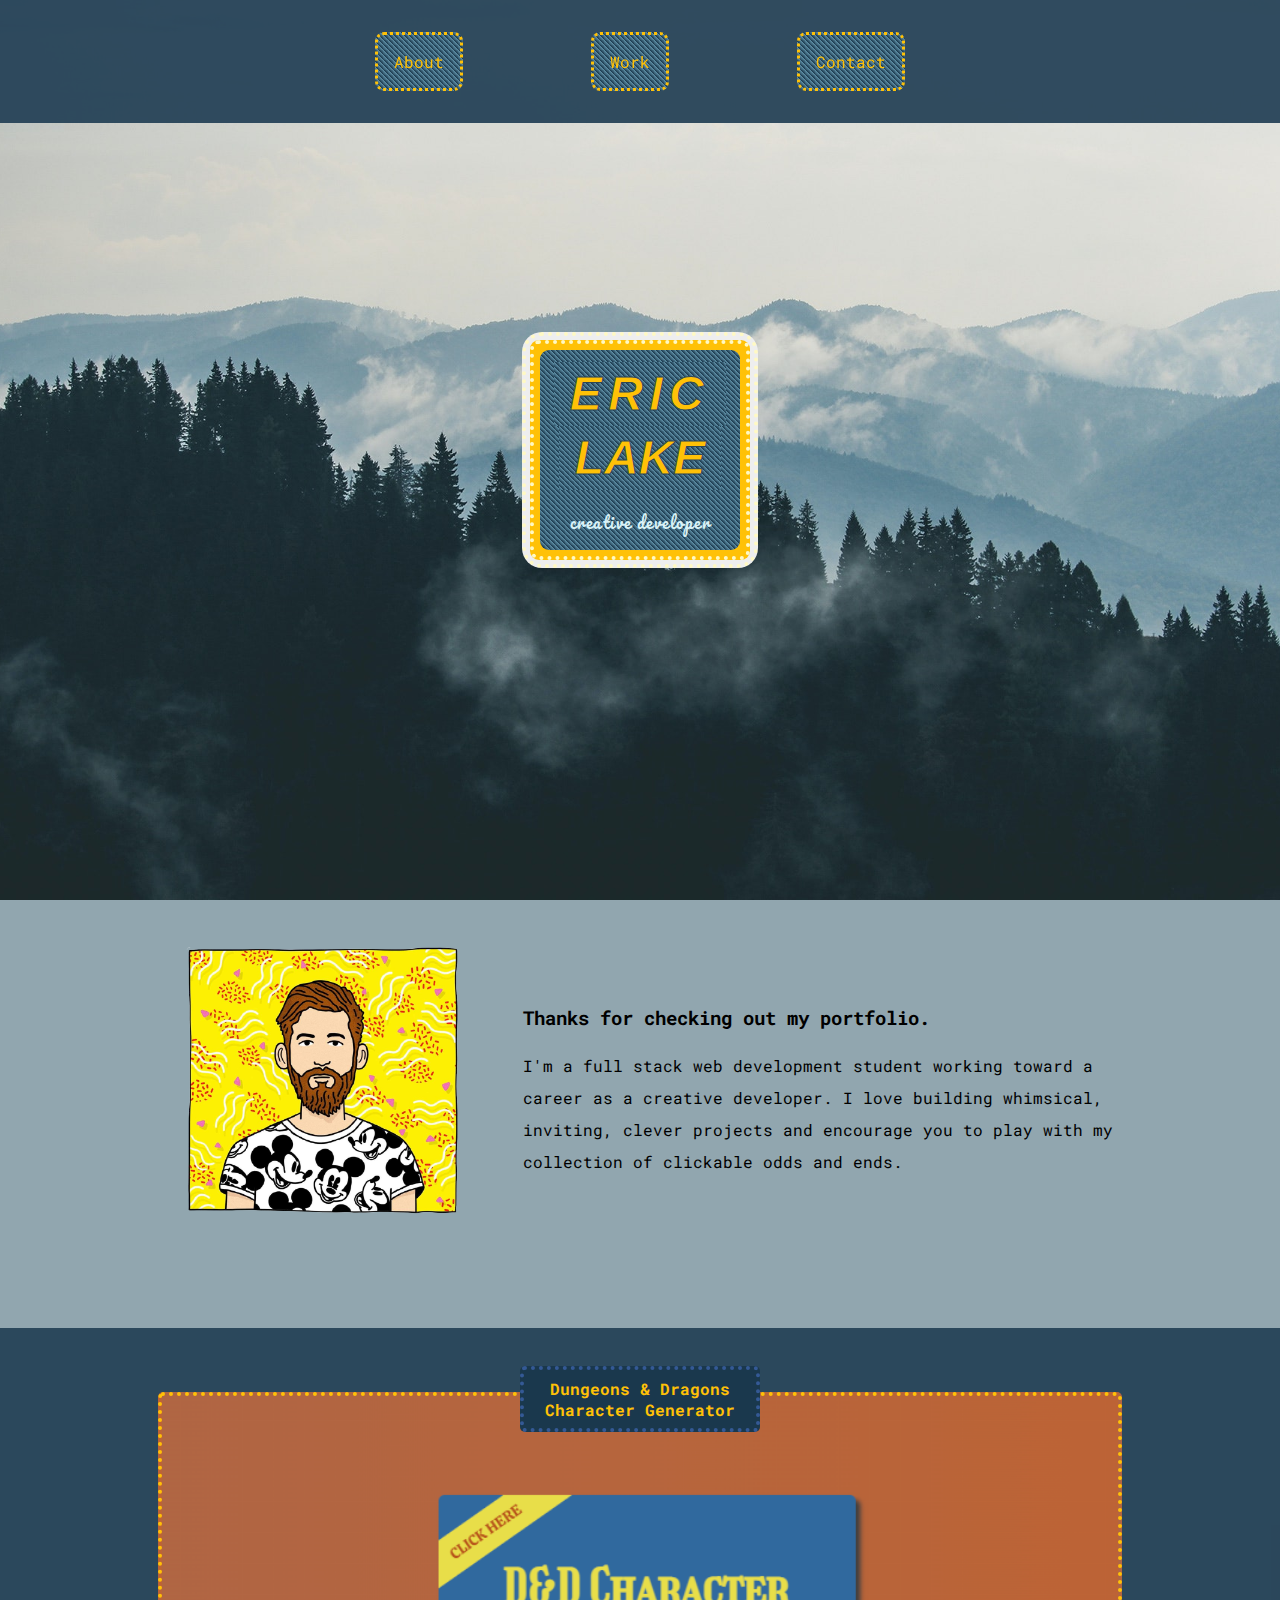
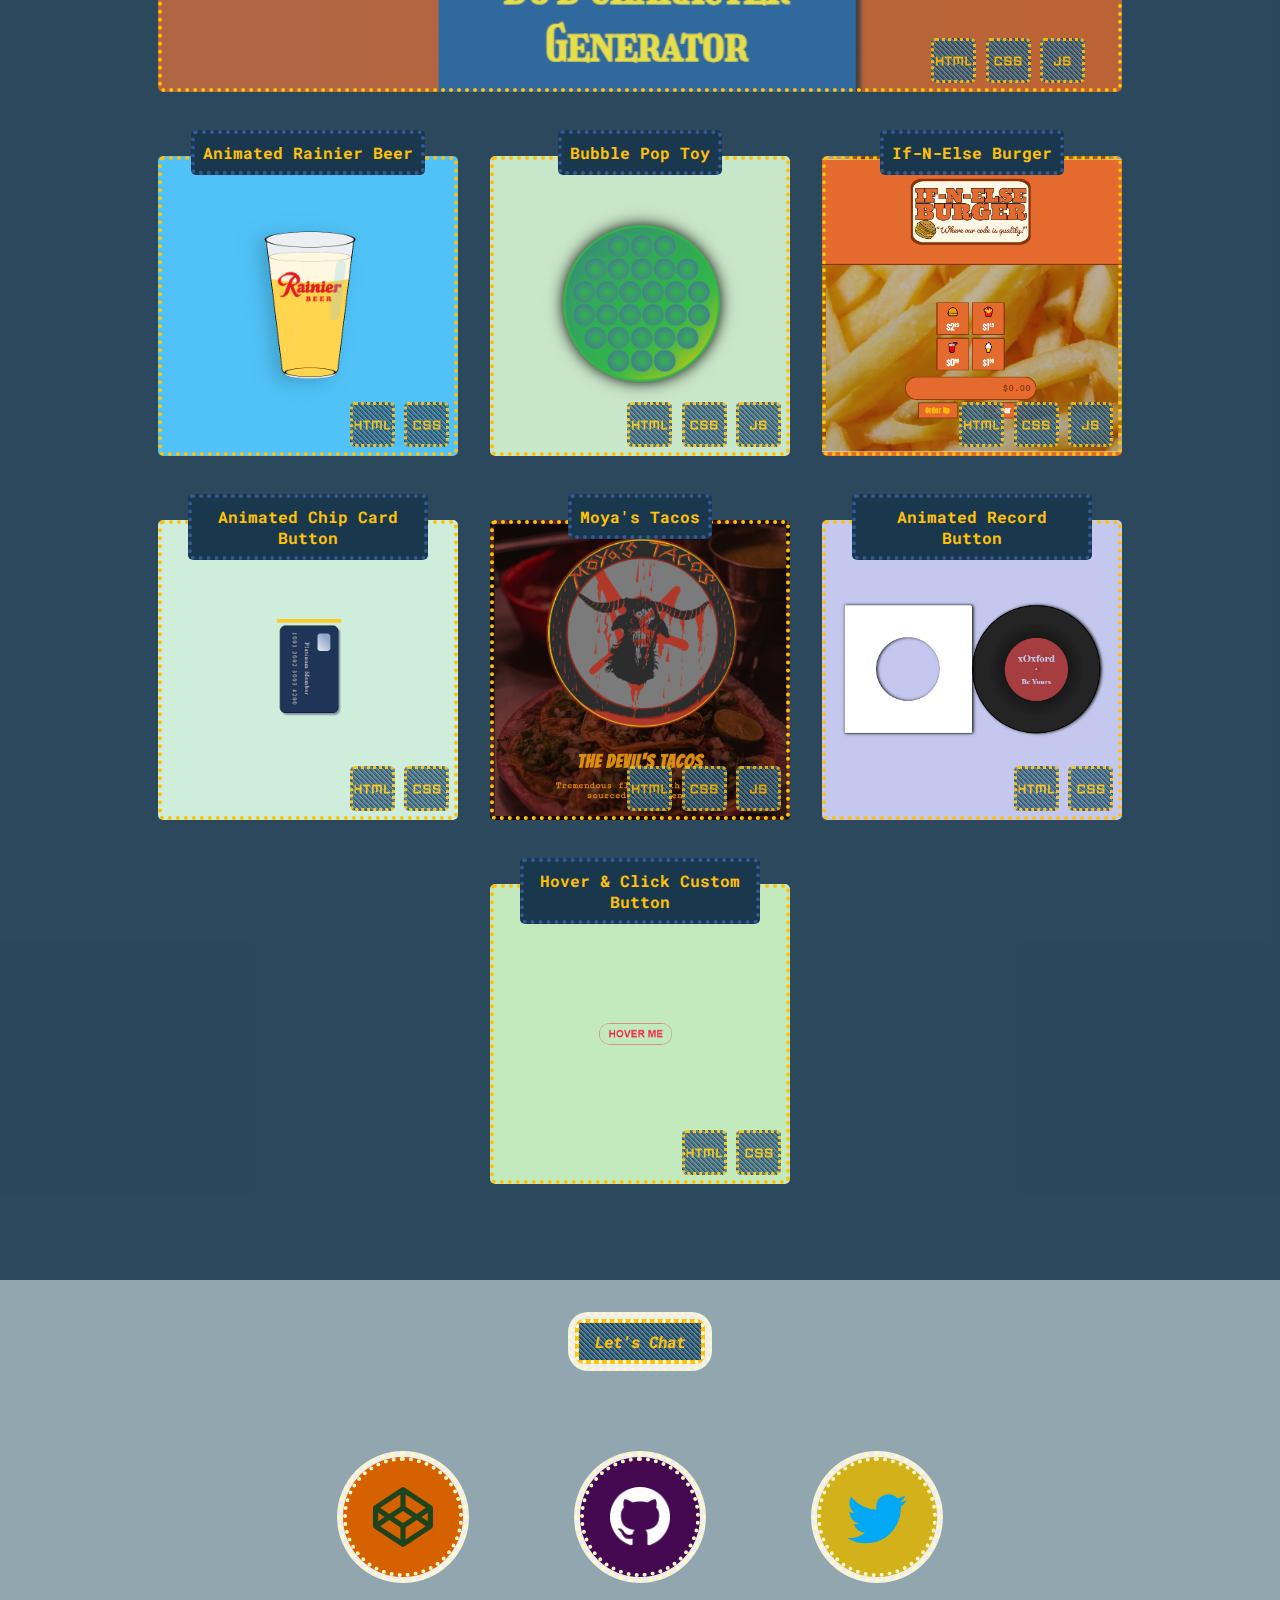
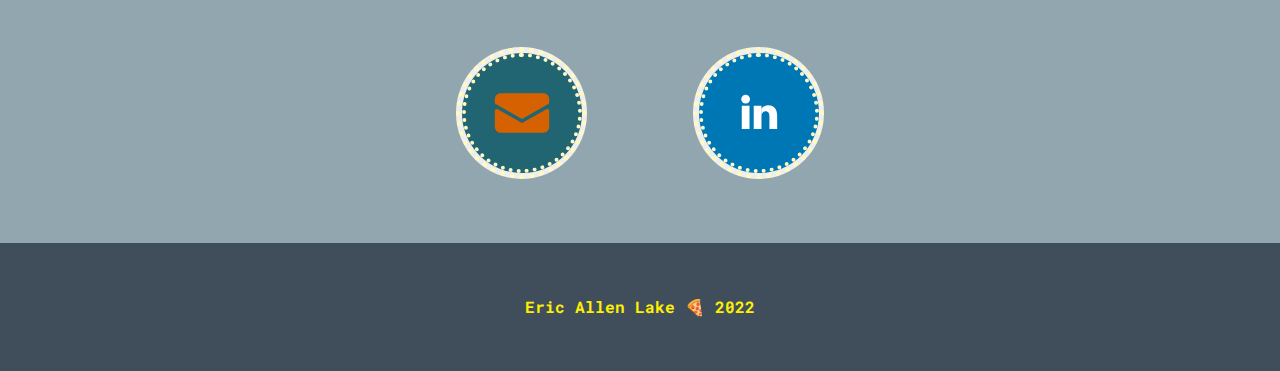
==== commit 23e6aba0: "Final challenge updates" ====
--- a/challenge-2/index.html
+++ b/challenge-2/index.html
@@ -54,7 +54,7 @@
                 </div>
             </div>
         </div>
-        <section>
+        <section id="about">
             <img class="bioImg" src="./resources/FB_IMG_1647814895098-removebg-preview.png" alt="">
             <div class="bio">
                 <h3>Thanks for checking out my portfolio.</h3>
@@ -62,7 +62,7 @@
             </div>
         </section>
         <!-- <h2 class="mid">Some of my work:</h2> -->
-        <div class="projects">
+        <div class="projects" id="work">
             
             <div class="row">
                 <a href="https://yohuck.github.io/codecademy-projects/DnD-Character-Idea-Generator/" target="_blank">
@@ -143,7 +143,7 @@
                 </a>
             </div>
         </div>
-        <section class="contact">
+        <section class="contact" id="contact">
             <div class="patch">
                 <div class="background">
                     <h1>Let's Chat</h1>
--- a/challenge-2/resources/styles.css
+++ b/challenge-2/resources/styles.css
@@ -157,6 +157,7 @@
             width: 100vw;
             text-align: center;
             transition: top 0.5s;
+            background-color: #1a384d;
             border-bottom: 4px dotted #FFC107;
             z-index: 5;
             /* border-right: 5px solid #FFC107; */
@@ -179,7 +180,7 @@
         
     }
 
-    /* Hero Content */
+/* Hero Content */
 .hero {
     height: 100vh;
     display: flex;
@@ -219,6 +220,7 @@
     margin: 1rem;
 }
 
+/* Styling for Project Section */
 .projects {
     background-color: rgba(38, 66, 87, 0.95);
     width: 100%;
@@ -247,34 +249,13 @@
     line-height: 2rem;
 }
 
-@media only screen and (min-width: 865px) {
-    .bio {
-        width:60%;
-    }
-
-    section img {
-        width: 40%;
-    }
-
-    section {
-        text-align: left;
-    }
-    
-}
-
-/* @media only screen and (max-width: 772) {
-    #dnd {
-        max-width: 615px;
-    }
-    
-} */
 a {
     display: flex;
     justify-content: center;
     align-items: center;
 }
 
-
+/* Background images for work section */
 #dnd {
     background-image: url(./character-gen-shot.png);
     width: 100%;
@@ -313,6 +294,7 @@
     margin-top: 5rem;
 }
 
+/* Card styling */
 .card{
     width: 300px;
     height: 300px;
@@ -355,6 +337,27 @@
     text-align: center;
 }
 
+
+.languages {
+    max-width: 300px;
+    width: 100%;
+    display: flex;
+    justify-content: flex-end;
+
+}
+
+.dnd-languages {
+    max-width: 900px;
+    justify-self: flex-end;
+}
+
+.mid {
+    max-width: 500px;
+    margin: 2rem auto;
+    width: 50%;
+    background-color: #FFC107;
+}
+
 .card:hover h4{
     background-size:5px 5px;
     background-image: repeating-linear-gradient(45deg, #1a384d 0, #6495ac 4px, #B2CAE9 0, #29B6F6 5%);
@@ -366,7 +369,7 @@
 
 }
 
-
+/* Contact section styling */
 .contact {
     flex-direction: column;
 }
@@ -402,6 +405,8 @@
     /* border-radius: 999px; */
 }
 
+
+/* Footer Styling */
 footer {
     display: flex;
     justify-content: center;
@@ -416,9 +421,10 @@
 }
 
 
+/* Styling for patch effect */
 .foreground{
-    width: 300px;
-    height: 300px;
+    width: 200px;
+    height: 200px;
     background-color:#15668b;
     display: flex;
     flex-direction: column;
@@ -434,7 +440,7 @@
 
 .foreground h1 {
     color: #FFC107 ;
-    font-size: 5rem;
+    font-size: 3rem;
     -webkit-text-stroke: 1px rgba(38, 66, 87, 0.95) ;
     letter-spacing: 0.rem;
     line-height: 3rem;
@@ -503,20 +509,9 @@
     color: #1e441e;
 }
 
+/* Media Query for link patches & latest project */
 @media only screen and (max-width: 764px) {
-    .patch {
-        /* transform: translateY(-2.5rem); */
-    }
-
-    .foreground{
-        width: 200px;
-        height: 200px;
-    }
-
-    .foreground h1{
-        font-size: 3rem;
-
-    }
+
     #dnd {
         width: 300px;
     }
@@ -533,26 +528,23 @@
 }
 
 
-.languages {
-    max-width: 300px;
-    width: 100%;
-    display: flex;
-    justify-content: flex-end;
-
-}
-
-.dnd-languages {
-    max-width: 900px;
-    justify-self: flex-end;
-}
-
-.mid {
-    max-width: 500px;
-    margin: 2rem auto;
-    width: 50%;
-    background-color: #FFC107;
-}
 
 .background-contact:hover {
     background-color: #2d4f7a;
+}
+
+/* media query for bio section */
+@media only screen and (min-width: 865px) {
+    .bio {
+        width:60%;
+    }
+
+    section img {
+        width: 40%;
+    }
+
+    section {
+        text-align: left;
+    }
+    
 }